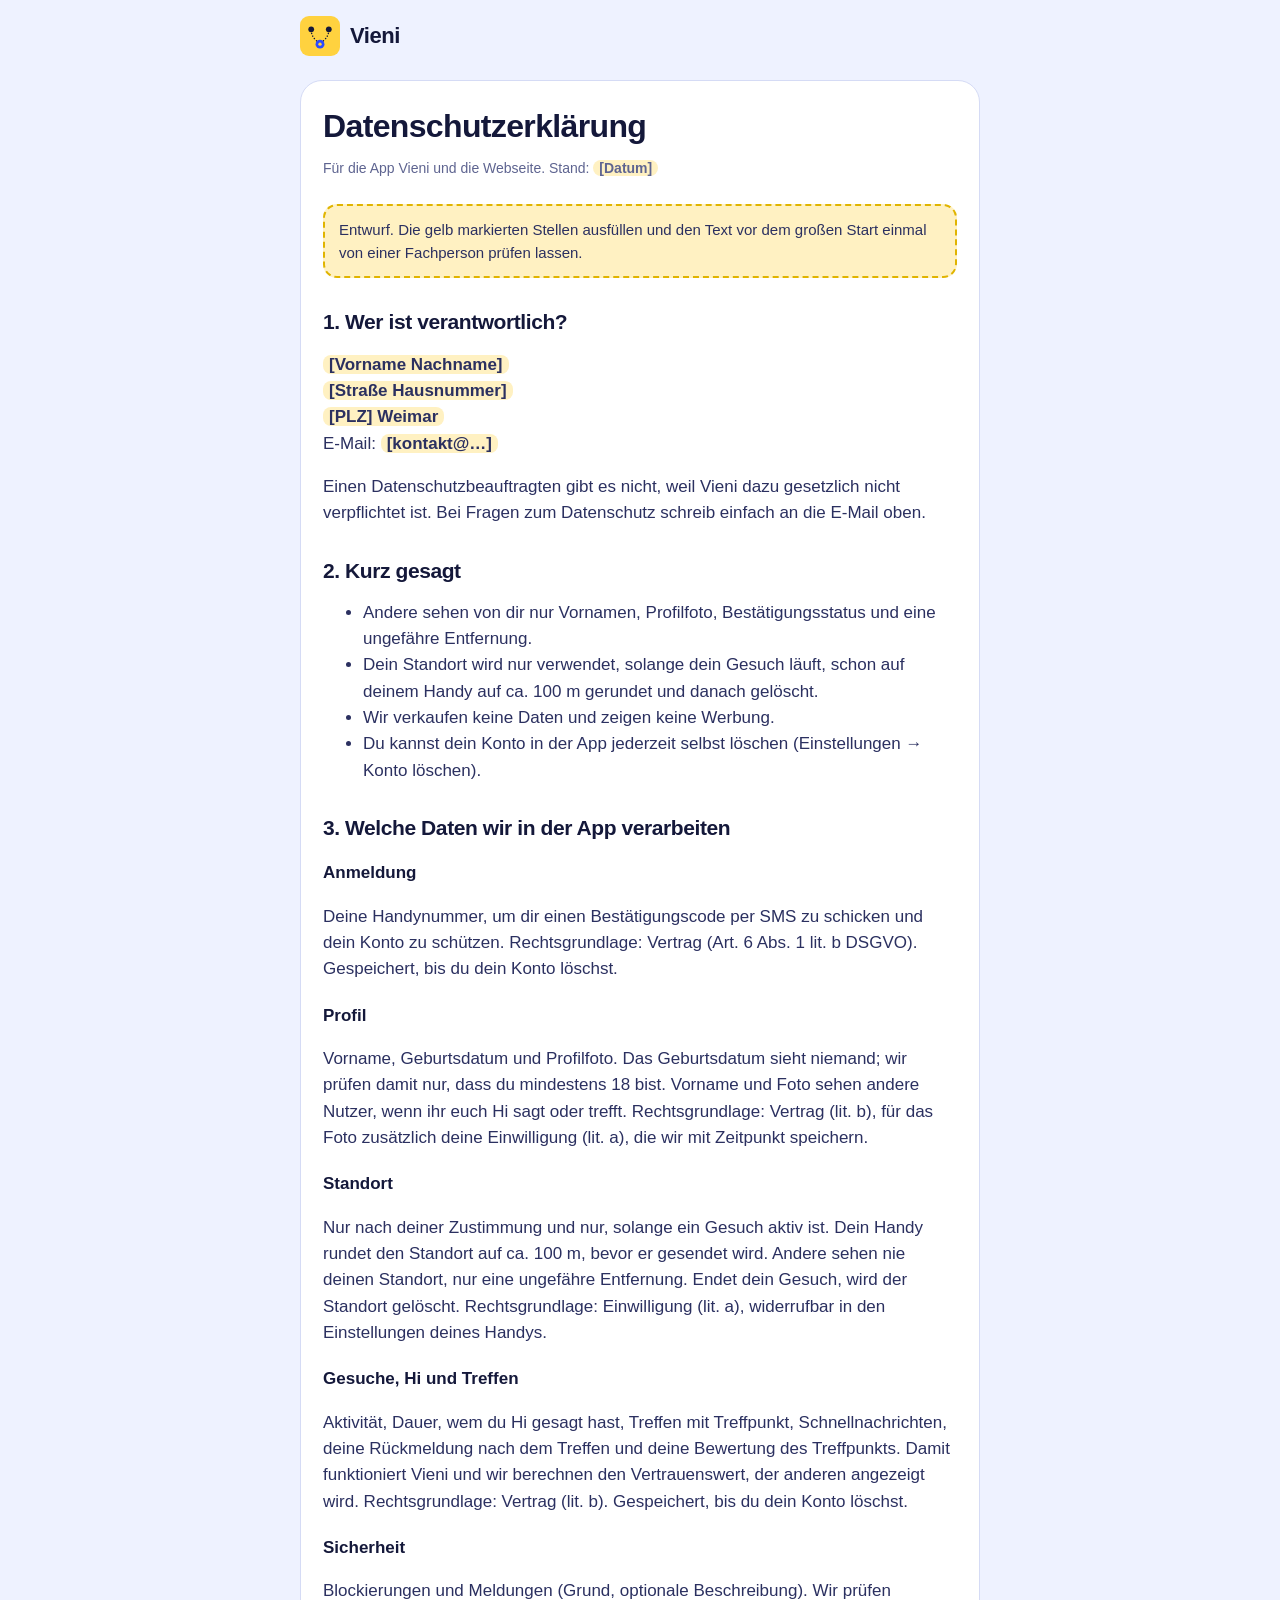
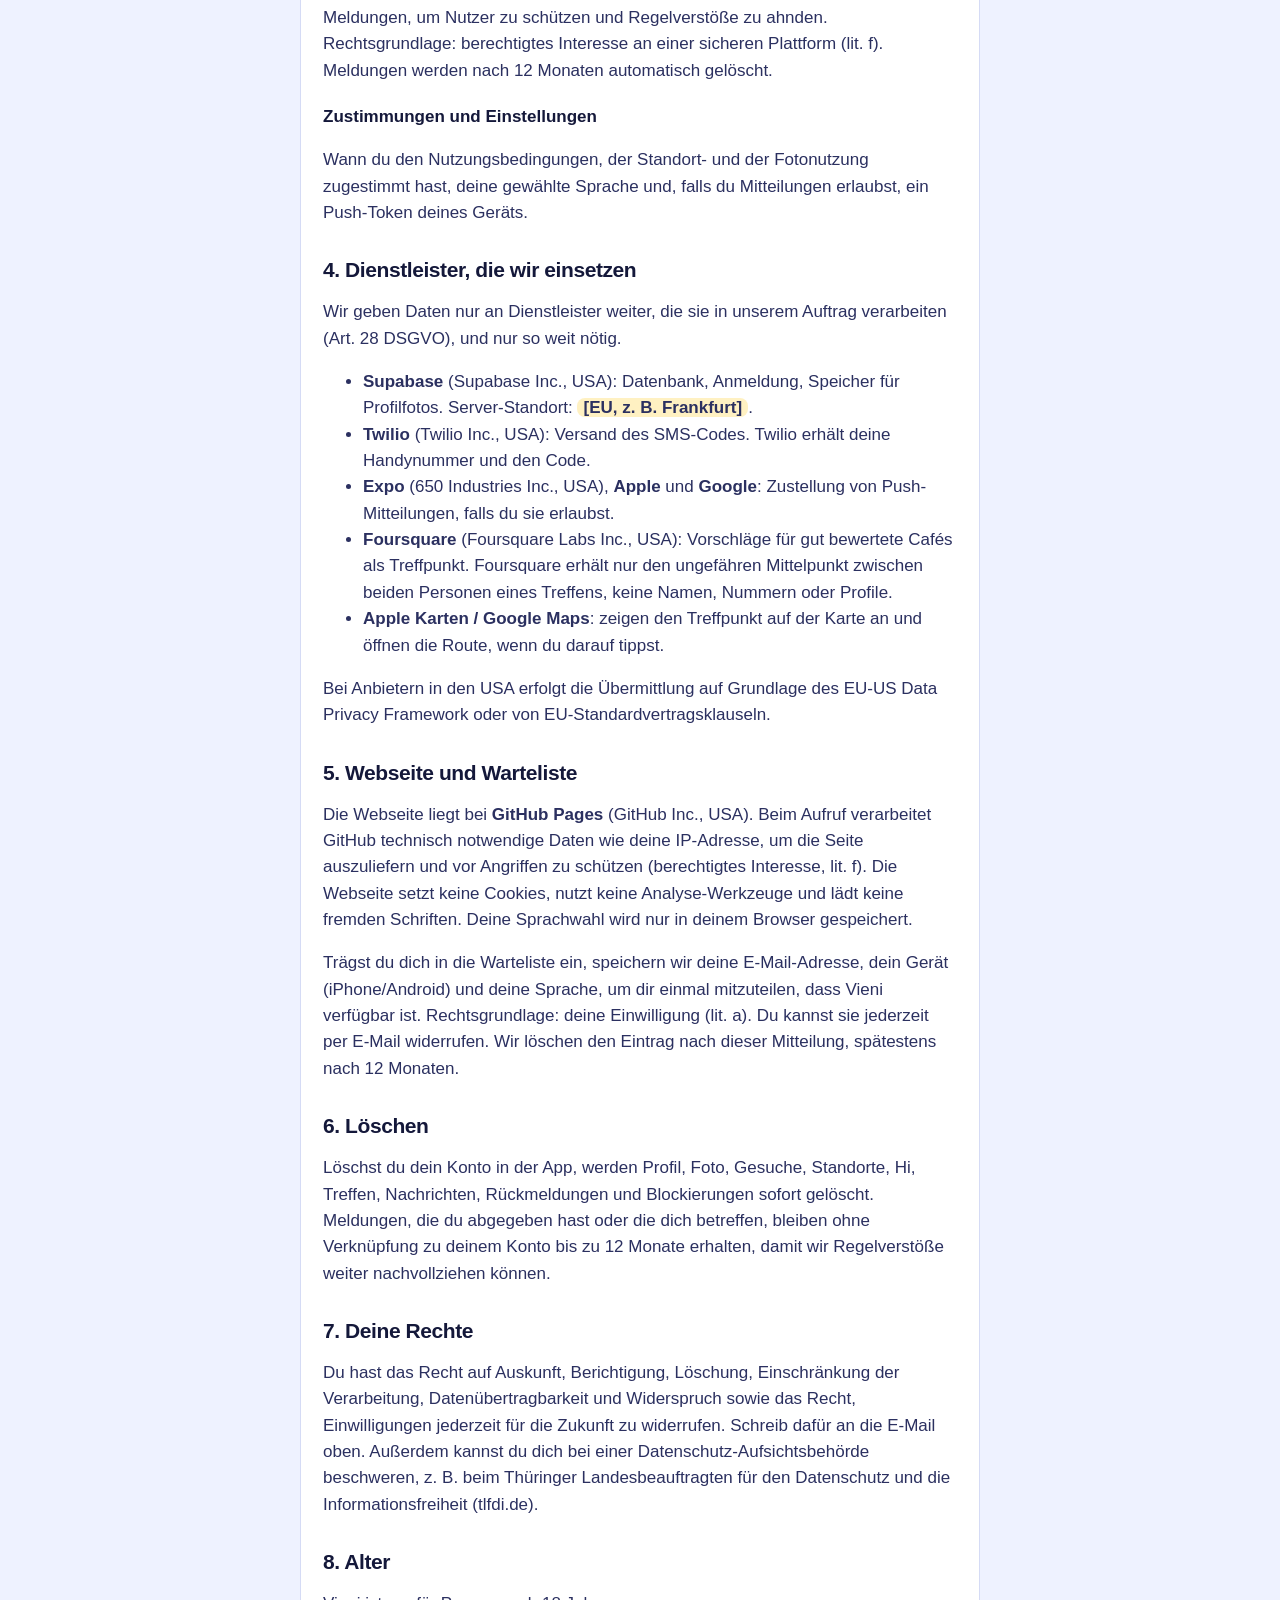
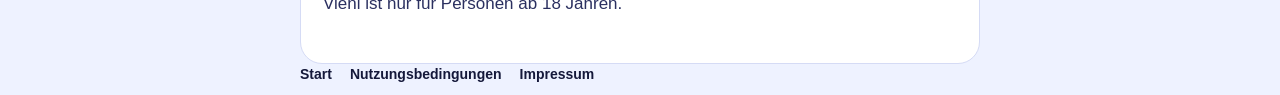
==== datenschutz.html @ 90385cee "Add files via upload" ====
<!doctype html>
<html lang="de">
<head>
  <meta charset="utf-8">
  <meta name="viewport" content="width=device-width, initial-scale=1">
  <title>Datenschutzerklärung – Vieni</title>
  <meta name="robots" content="noindex">
  <link rel="icon" href="favicon.png">
  <link rel="stylesheet" href="style.css">
</head>
<body>
  <main class="wrap">
    <div class="top"><a class="brand" href="./"><img src="icon.svg" alt="" width="40" height="40">Vieni</a></div>
    <article class="legal">
      <h1>Datenschutzerklärung</h1>
      <p class="meta">Für die App Vieni und die Webseite. Stand: <span class="todo">[Datum]</span></p>
      <p class="draft">Entwurf. Die gelb markierten Stellen ausfüllen und den Text vor dem großen Start einmal von einer Fachperson prüfen lassen.</p>

      <h2>1. Wer ist verantwortlich?</h2>
      <p><span class="todo">[Vorname Nachname]</span><br><span class="todo">[Straße Hausnummer]</span><br><span class="todo">[PLZ] Weimar</span><br>E-Mail: <span class="todo">[kontakt@…]</span></p>
      <p>Einen Datenschutzbeauftragten gibt es nicht, weil Vieni dazu gesetzlich nicht verpflichtet ist. Bei Fragen zum Datenschutz schreib einfach an die E-Mail oben.</p>

      <h2>2. Kurz gesagt</h2>
      <ul>
        <li>Andere sehen von dir nur Vornamen, Profilfoto, Bestätigungsstatus und eine ungefähre Entfernung.</li>
        <li>Dein Standort wird nur verwendet, solange dein Gesuch läuft, schon auf deinem Handy auf ca. 100 m gerundet und danach gelöscht.</li>
        <li>Wir verkaufen keine Daten und zeigen keine Werbung.</li>
        <li>Du kannst dein Konto in der App jederzeit selbst löschen (Einstellungen → Konto löschen).</li>
      </ul>

      <h2>3. Welche Daten wir in der App verarbeiten</h2>
      <h3>Anmeldung</h3>
      <p>Deine Handynummer, um dir einen Bestätigungscode per SMS zu schicken und dein Konto zu schützen. Rechtsgrundlage: Vertrag (Art. 6 Abs. 1 lit. b DSGVO). Gespeichert, bis du dein Konto löschst.</p>
      <h3>Profil</h3>
      <p>Vorname, Geburtsdatum und Profilfoto. Das Geburtsdatum sieht niemand; wir prüfen damit nur, dass du mindestens 18 bist. Vorname und Foto sehen andere Nutzer, wenn ihr euch Hi sagt oder trefft. Rechtsgrundlage: Vertrag (lit. b), für das Foto zusätzlich deine Einwilligung (lit. a), die wir mit Zeitpunkt speichern.</p>
      <h3>Standort</h3>
      <p>Nur nach deiner Zustimmung und nur, solange ein Gesuch aktiv ist. Dein Handy rundet den Standort auf ca. 100 m, bevor er gesendet wird. Andere sehen nie deinen Standort, nur eine ungefähre Entfernung. Endet dein Gesuch, wird der Standort gelöscht. Rechtsgrundlage: Einwilligung (lit. a), widerrufbar in den Einstellungen deines Handys.</p>
      <h3>Gesuche, Hi und Treffen</h3>
      <p>Aktivität, Dauer, wem du Hi gesagt hast, Treffen mit Treffpunkt, Schnellnachrichten, deine Rückmeldung nach dem Treffen und deine Bewertung des Treffpunkts. Damit funktioniert Vieni und wir berechnen den Vertrauenswert, der anderen angezeigt wird. Rechtsgrundlage: Vertrag (lit. b). Gespeichert, bis du dein Konto löschst.</p>
      <h3>Sicherheit</h3>
      <p>Blockierungen und Meldungen (Grund, optionale Beschreibung). Wir prüfen Meldungen, um Nutzer zu schützen und Regelverstöße zu ahnden. Rechtsgrundlage: berechtigtes Interesse an einer sicheren Plattform (lit. f). Meldungen werden nach 12 Monaten automatisch gelöscht.</p>
      <h3>Zustimmungen und Einstellungen</h3>
      <p>Wann du den Nutzungsbedingungen, der Standort- und der Fotonutzung zugestimmt hast, deine gewählte Sprache und, falls du Mitteilungen erlaubst, ein Push-Token deines Geräts.</p>

      <h2>4. Dienstleister, die wir einsetzen</h2>
      <p>Wir geben Daten nur an Dienstleister weiter, die sie in unserem Auftrag verarbeiten (Art. 28 DSGVO), und nur so weit nötig.</p>
      <ul>
        <li><strong>Supabase</strong> (Supabase Inc., USA): Datenbank, Anmeldung, Speicher für Profilfotos. Server-Standort: <span class="todo">[EU, z. B. Frankfurt]</span>.</li>
        <li><strong>Twilio</strong> (Twilio Inc., USA): Versand des SMS-Codes. Twilio erhält deine Handynummer und den Code.</li>
        <li><strong>Expo</strong> (650 Industries Inc., USA), <strong>Apple</strong> und <strong>Google</strong>: Zustellung von Push-Mitteilungen, falls du sie erlaubst.</li>
        <li><strong>Foursquare</strong> (Foursquare Labs Inc., USA): Vorschläge für gut bewertete Cafés als Treffpunkt. Foursquare erhält nur den ungefähren Mittelpunkt zwischen beiden Personen eines Treffens, keine Namen, Nummern oder Profile.</li>
        <li><strong>Apple Karten / Google Maps</strong>: zeigen den Treffpunkt auf der Karte an und öffnen die Route, wenn du darauf tippst.</li>
      </ul>
      <p>Bei Anbietern in den USA erfolgt die Übermittlung auf Grundlage des EU-US Data Privacy Framework oder von EU-Standardvertragsklauseln.</p>

      <h2 id="warteliste">5. Webseite und Warteliste</h2>
      <p>Die Webseite liegt bei <strong>GitHub Pages</strong> (GitHub Inc., USA). Beim Aufruf verarbeitet GitHub technisch notwendige Daten wie deine IP-Adresse, um die Seite auszuliefern und vor Angriffen zu schützen (berechtigtes Interesse, lit. f). Die Webseite setzt keine Cookies, nutzt keine Analyse-Werkzeuge und lädt keine fremden Schriften. Deine Sprachwahl wird nur in deinem Browser gespeichert.</p>
      <p>Trägst du dich in die Warteliste ein, speichern wir deine E-Mail-Adresse, dein Gerät (iPhone/Android) und deine Sprache, um dir einmal mitzuteilen, dass Vieni verfügbar ist. Rechtsgrundlage: deine Einwilligung (lit. a). Du kannst sie jederzeit per E-Mail widerrufen. Wir löschen den Eintrag nach dieser Mitteilung, spätestens nach 12 Monaten.</p>

      <h2>6. Löschen</h2>
      <p>Löschst du dein Konto in der App, werden Profil, Foto, Gesuche, Standorte, Hi, Treffen, Nachrichten, Rückmeldungen und Blockierungen sofort gelöscht. Meldungen, die du abgegeben hast oder die dich betreffen, bleiben ohne Verknüpfung zu deinem Konto bis zu 12 Monate erhalten, damit wir Regelverstöße weiter nachvollziehen können.</p>

      <h2>7. Deine Rechte</h2>
      <p>Du hast das Recht auf Auskunft, Berichtigung, Löschung, Einschränkung der Verarbeitung, Datenübertragbarkeit und Widerspruch sowie das Recht, Einwilligungen jederzeit für die Zukunft zu widerrufen. Schreib dafür an die E-Mail oben. Außerdem kannst du dich bei einer Datenschutz-Aufsichtsbehörde beschweren, z. B. beim Thüringer Landesbeauftragten für den Datenschutz und die Informationsfreiheit (tlfdi.de).</p>

      <h2>8. Alter</h2>
      <p>Vieni ist nur für Personen ab 18 Jahren.</p>
    </article>
  </main>
  <footer class="wrap"><nav><a href="./">Start</a><a href="nutzungsbedingungen.html">Nutzungsbedingungen</a><a href="impressum.html">Impressum</a></nav></footer>
</body>
</html>
---- style.css ----
/* Vieni Webseite. Keine externen Schriften oder Skripte (Datenschutz: keine Daten an Dritte). */
:root {
  --blue: #2b4bff;
  --blue-dark: #1a35d6;
  --blue-soft: #e3e8ff;
  --yellow: #ffd23f;
  --yellow-soft: #fff1c2;
  --navy: #14183a;
  --soft: #5e6490;
  --bg: #eef2ff;
  --card: #ffffff;
  --border: #d5dbf5;
  --radius: 22px;
  color-scheme: light;
}

* { box-sizing: border-box; }

html { -webkit-text-size-adjust: 100%; }

body {
  margin: 0;
  background: var(--bg);
  color: var(--navy);
  font: 17px/1.55 -apple-system, BlinkMacSystemFont, "Segoe UI", Roboto, "Helvetica Neue", Arial, sans-serif;
}

a { color: var(--blue); }

.wrap { max-width: 720px; margin: 0 auto; padding: 0 20px; }

/* ---------- Kopf ---------- */
.top {
  display: flex;
  align-items: center;
  justify-content: space-between;
  gap: 12px;
  padding: 16px 0;
}
.brand { display: flex; align-items: center; gap: 10px; color: var(--navy); text-decoration: none; font-weight: 800; font-size: 22px; letter-spacing: -0.02em; }
.brand img { width: 40px; height: 40px; }
.langs { display: flex; gap: 4px; }
.langs button {
  border: 0; background: transparent; color: var(--soft); font: inherit; font-size: 14px; font-weight: 700;
  padding: 6px 10px; border-radius: 999px; cursor: pointer;
}
.langs button[aria-pressed="true"] { background: var(--navy); color: #fff; }

/* ---------- Startbereich ---------- */
.hero {
  background: var(--yellow);
  border-radius: 0 0 36px 36px;
  padding-bottom: 40px;
  overflow: hidden;
}
.hero h1 {
  font-size: clamp(38px, 10vw, 64px);
  line-height: 1.02;
  letter-spacing: -0.035em;
  margin: 28px 0 16px;
  font-weight: 850;
}
.hero h1 em { font-style: normal; color: var(--blue); }
.hero .lead { font-size: 19px; max-width: 30em; margin: 0 0 28px; }
.hero-art { display: block; width: min(200px, 50vw); margin: 8px auto 0; }

/* ---------- Knöpfe ---------- */
.downloads { display: grid; gap: 12px; }
.btn {
  display: flex; align-items: center; justify-content: center; gap: 10px;
  min-height: 60px; padding: 14px 22px; border-radius: 18px;
  font: inherit; font-weight: 800; font-size: 18px; text-decoration: none; text-align: center;
  border: 0; cursor: pointer;
}
.btn-primary { background: var(--blue); color: #fff; box-shadow: 0 6px 0 var(--blue-dark); }
.btn-primary:active { transform: translateY(3px); box-shadow: 0 3px 0 var(--blue-dark); }
.btn-dark { background: var(--navy); color: #fff; }
.btn-light { background: rgba(255, 255, 255, 0.75); color: var(--navy); }
.btn small { display: block; font-weight: 600; font-size: 13px; opacity: 0.8; }
.btn svg { flex: none; width: 24px; height: 24px; }
.note { font-size: 14px; color: var(--navy); opacity: 0.75; margin: 4px 2px 0; }

/* ---------- Abschnitte ---------- */
section { padding: 44px 0 8px; }
h2 { font-size: 28px; line-height: 1.15; letter-spacing: -0.02em; margin: 0 0 18px; }
h3 { font-size: 19px; margin: 0 0 6px; }

.steps { display: grid; gap: 12px; counter-reset: step; padding: 0; margin: 0; list-style: none; }
.steps li {
  background: var(--card); border-radius: var(--radius); padding: 18px 20px 18px 70px; position: relative;
  border: 1px solid var(--border);
}
.steps li::before {
  counter-increment: step; content: counter(step);
  position: absolute; left: 18px; top: 18px; width: 36px; height: 36px; border-radius: 50%;
  background: var(--yellow); color: var(--navy); font-weight: 850; display: grid; place-items: center;
}
.steps p, .card p { margin: 0; color: var(--soft); }

.cards { display: grid; gap: 12px; }
@media (min-width: 640px) { .cards { grid-template-columns: 1fr 1fr; } }
.card { background: var(--card); border-radius: var(--radius); padding: 20px; border: 1px solid var(--border); }
.card .emoji { font-size: 28px; line-height: 1; display: block; margin-bottom: 10px; }

/* ---------- Anleitung / Warteliste ---------- */
details {
  background: var(--card); border-radius: var(--radius); border: 1px solid var(--border); padding: 4px 20px; margin-bottom: 12px;
}
summary { cursor: pointer; font-weight: 800; padding: 14px 0; list-style-position: outside; }
details ol { padding-left: 22px; margin: 0 0 16px; }
details li { margin-bottom: 6px; }

.waitlist { background: var(--navy); color: #fff; border-radius: var(--radius); padding: 24px 20px; }
.waitlist h2 { color: #fff; margin-bottom: 8px; }
.waitlist p { color: #c9cff3; margin: 0 0 16px; }
.waitlist form { display: grid; gap: 10px; }
.waitlist input[type="email"] {
  font: inherit; padding: 16px 18px; border-radius: 16px; border: 0; min-height: 56px; width: 100%;
}
.waitlist label.consent { display: flex; gap: 10px; align-items: flex-start; font-size: 14px; color: #c9cff3; }
.waitlist label.consent input { margin-top: 4px; width: 18px; height: 18px; flex: none; }
.waitlist label.consent a { color: #fff; }
.waitlist .btn-primary { box-shadow: none; }
.msg { min-height: 1.4em; font-weight: 700; margin: 2px 0 0; }
.msg.ok { color: var(--yellow); }
.msg.err { color: #ffb4b4; }

/* ---------- Fuß ---------- */
footer { padding: 48px 0 40px; color: var(--soft); font-size: 14px; }
footer nav { display: flex; flex-wrap: wrap; gap: 8px 18px; margin-bottom: 10px; }
footer a { color: var(--navy); font-weight: 700; text-decoration: none; }

/* ---------- Rechtstexte ---------- */
.legal { background: var(--card); border-radius: var(--radius); padding: 28px 22px; margin: 8px 0 0; border: 1px solid var(--border); }
.legal h1 { font-size: 32px; letter-spacing: -0.02em; line-height: 1.1; margin: 0 0 8px; }
.legal h2 { font-size: 21px; margin: 32px 0 8px; }
.legal h3 { font-size: 17px; margin: 20px 0 4px; }
.legal p, .legal li { color: #2b3060; }
.legal .meta { color: var(--soft); font-size: 14px; margin-bottom: 24px; }
.todo { background: var(--yellow-soft); border-radius: 8px; padding: 0 6px; font-weight: 700; }
.draft { background: var(--yellow-soft); border: 2px dashed #e0b400; border-radius: 14px; padding: 12px 14px; font-size: 15px; }

.sr-only { position: absolute; width: 1px; height: 1px; overflow: hidden; clip: rect(0 0 0 0); white-space: nowrap; }
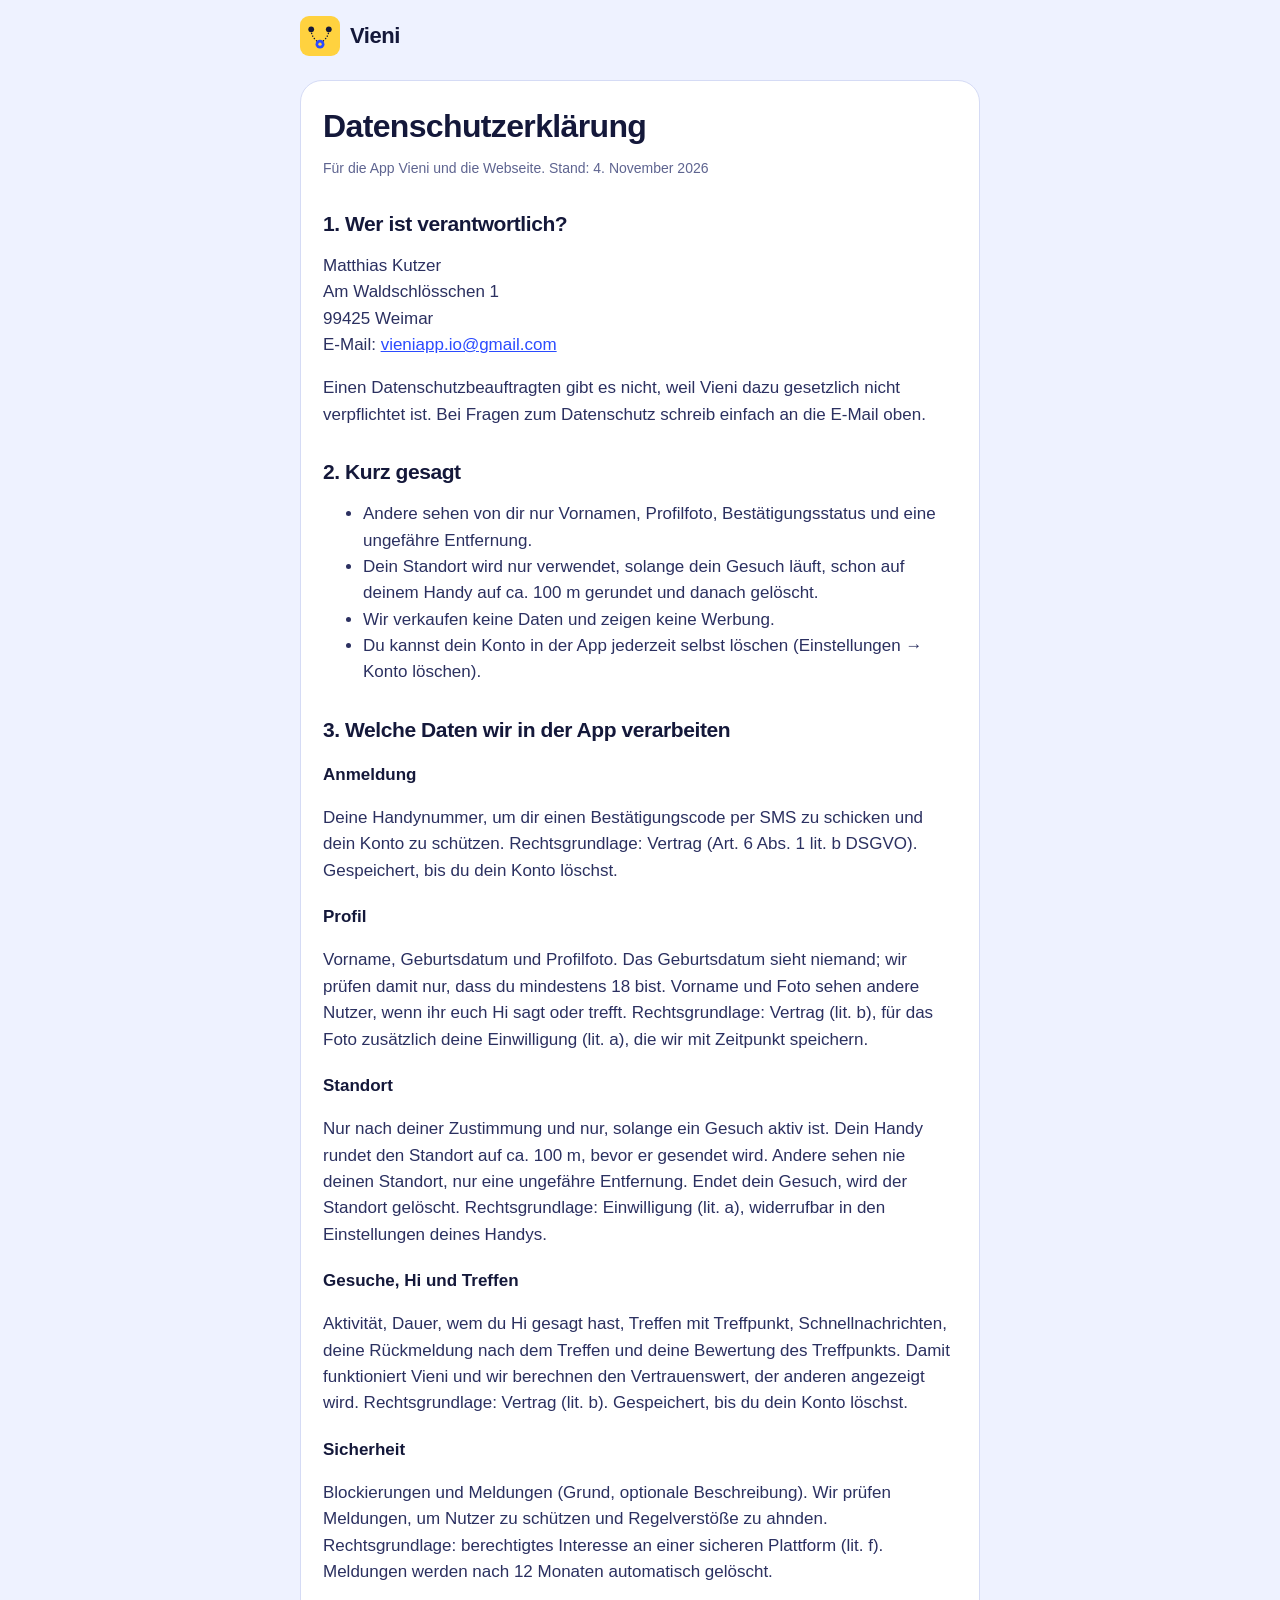
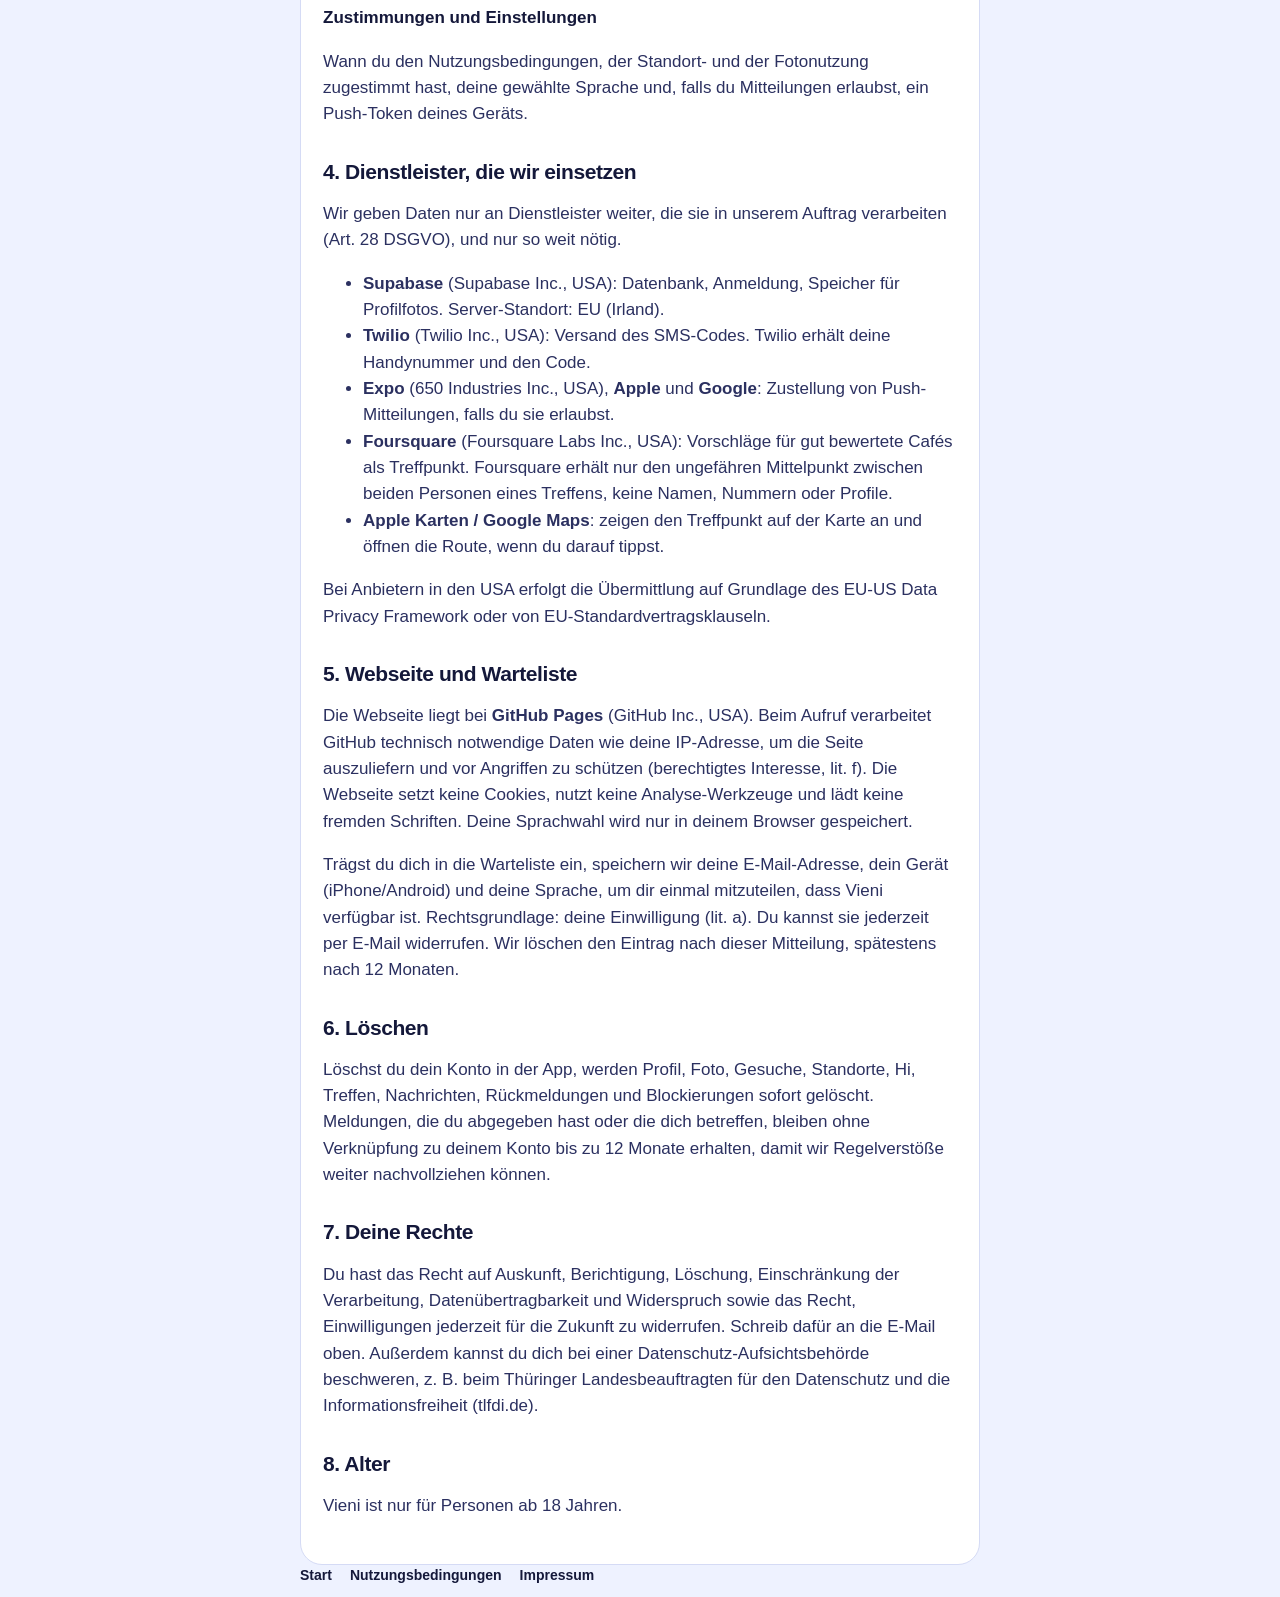
==== commit ba73bcba: "Add files via upload" ====
--- a/datenschutz.html
+++ b/datenschutz.html
@@ -13,11 +13,10 @@
     <div class="top"><a class="brand" href="./"><img src="icon.svg" alt="" width="40" height="40">Vieni</a></div>
     <article class="legal">
       <h1>Datenschutzerklärung</h1>
-      <p class="meta">Für die App Vieni und die Webseite. Stand: <span class="todo">[Datum]</span></p>
-      <p class="draft">Entwurf. Die gelb markierten Stellen ausfüllen und den Text vor dem großen Start einmal von einer Fachperson prüfen lassen.</p>
+      <p class="meta">Für die App Vieni und die Webseite. Stand: 4. November 2026</p>
 
       <h2>1. Wer ist verantwortlich?</h2>
-      <p><span class="todo">[Vorname Nachname]</span><br><span class="todo">[Straße Hausnummer]</span><br><span class="todo">[PLZ] Weimar</span><br>E-Mail: <span class="todo">[kontakt@…]</span></p>
+      <p>Matthias Kutzer<br>Am Waldschlösschen 1<br>99425 Weimar<br>E-Mail: <a href="mailto:vieniapp.io@gmail.com">vieniapp.io@gmail.com</a></p>
       <p>Einen Datenschutzbeauftragten gibt es nicht, weil Vieni dazu gesetzlich nicht verpflichtet ist. Bei Fragen zum Datenschutz schreib einfach an die E-Mail oben.</p>
 
       <h2>2. Kurz gesagt</h2>
@@ -45,7 +44,7 @@
       <h2>4. Dienstleister, die wir einsetzen</h2>
       <p>Wir geben Daten nur an Dienstleister weiter, die sie in unserem Auftrag verarbeiten (Art. 28 DSGVO), und nur so weit nötig.</p>
       <ul>
-        <li><strong>Supabase</strong> (Supabase Inc., USA): Datenbank, Anmeldung, Speicher für Profilfotos. Server-Standort: <span class="todo">[EU, z. B. Frankfurt]</span>.</li>
+        <li><strong>Supabase</strong> (Supabase Inc., USA): Datenbank, Anmeldung, Speicher für Profilfotos. Server-Standort: EU (Irland).</li>
         <li><strong>Twilio</strong> (Twilio Inc., USA): Versand des SMS-Codes. Twilio erhält deine Handynummer und den Code.</li>
         <li><strong>Expo</strong> (650 Industries Inc., USA), <strong>Apple</strong> und <strong>Google</strong>: Zustellung von Push-Mitteilungen, falls du sie erlaubst.</li>
         <li><strong>Foursquare</strong> (Foursquare Labs Inc., USA): Vorschläge für gut bewertete Cafés als Treffpunkt. Foursquare erhält nur den ungefähren Mittelpunkt zwischen beiden Personen eines Treffens, keine Namen, Nummern oder Profile.</li>
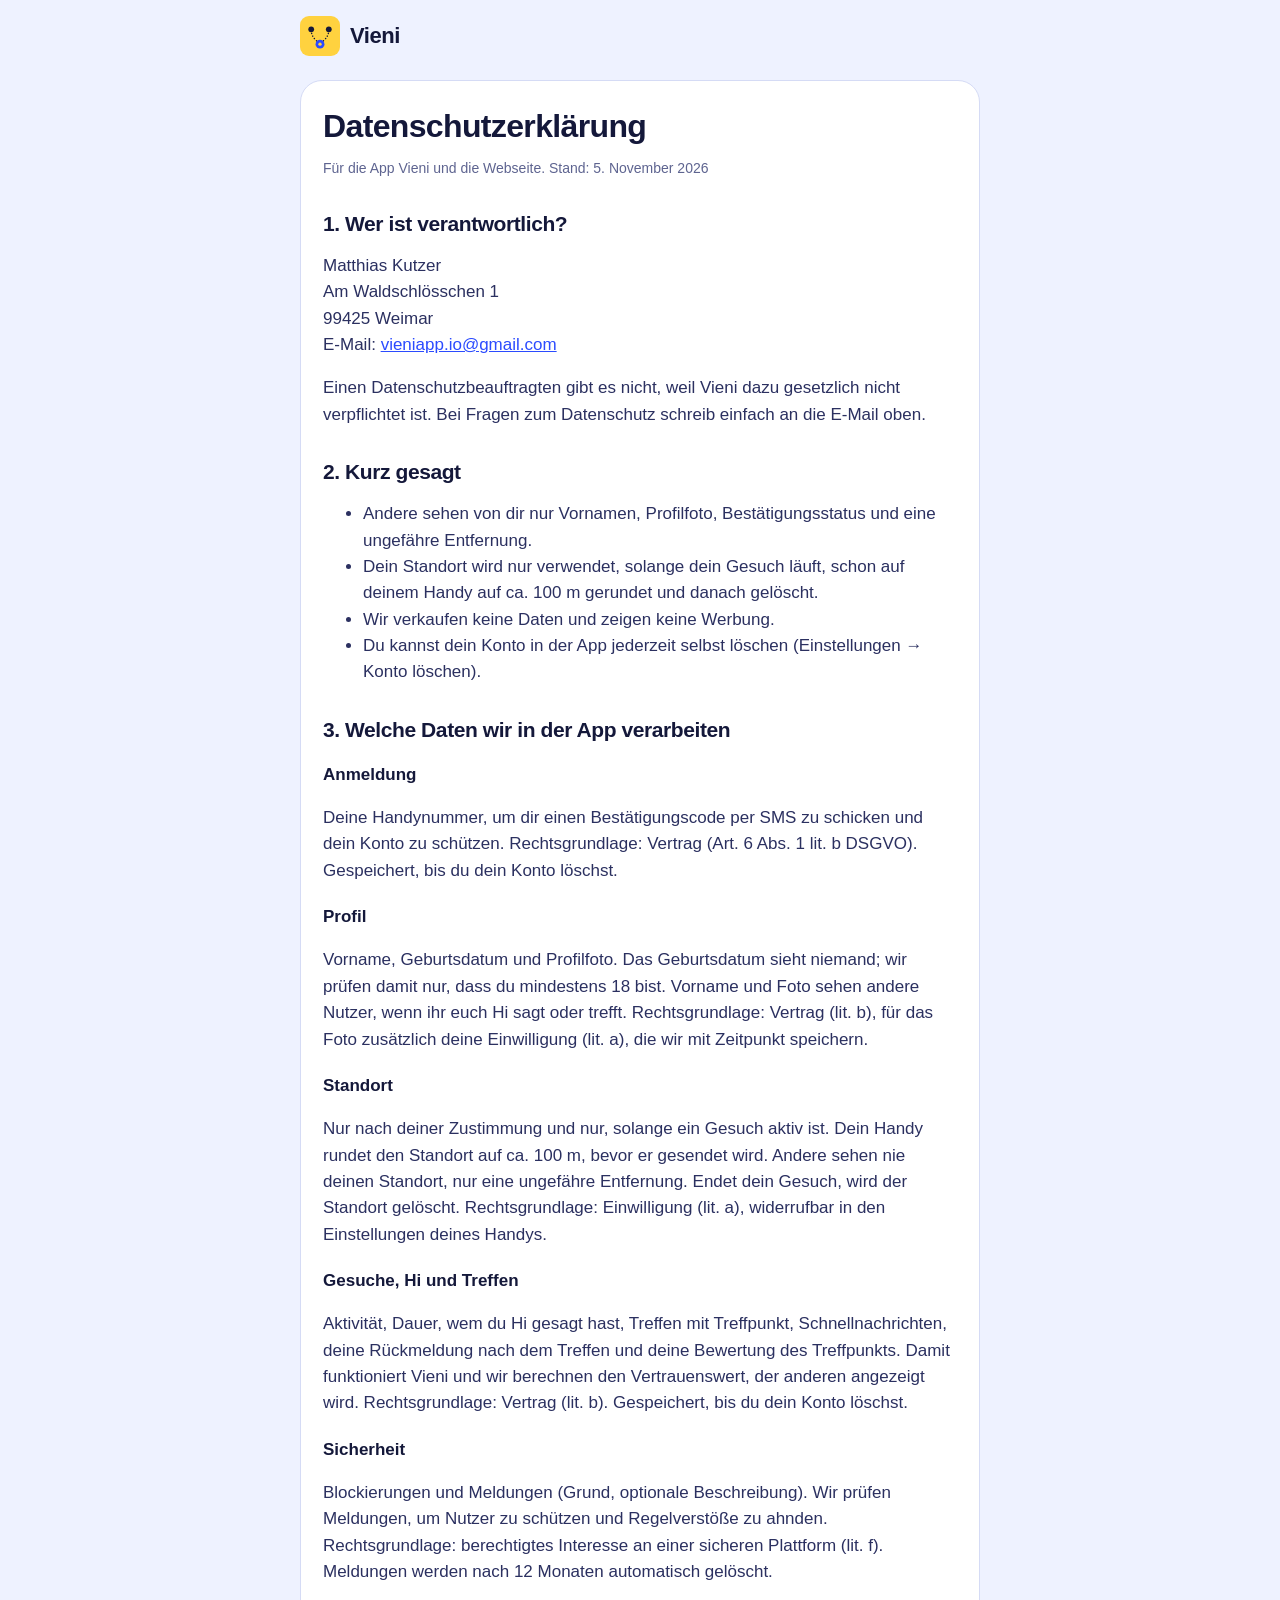
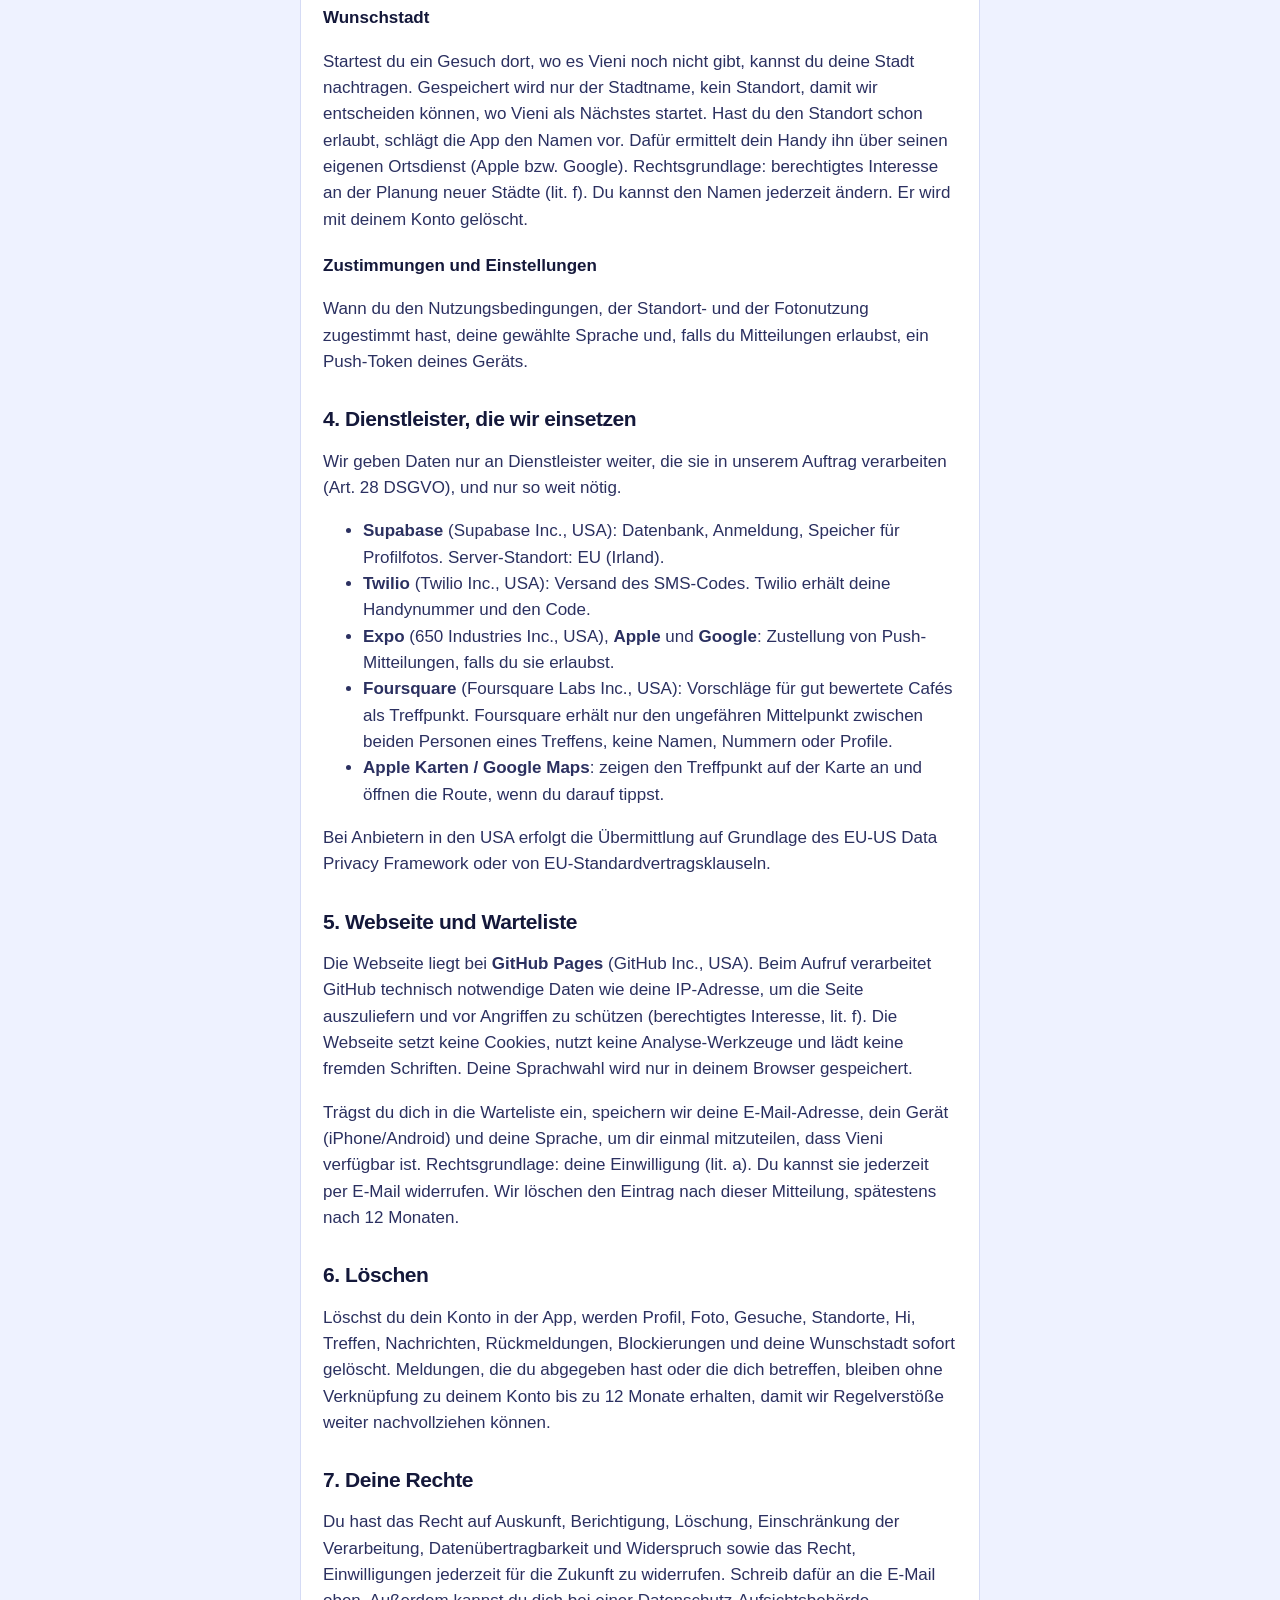
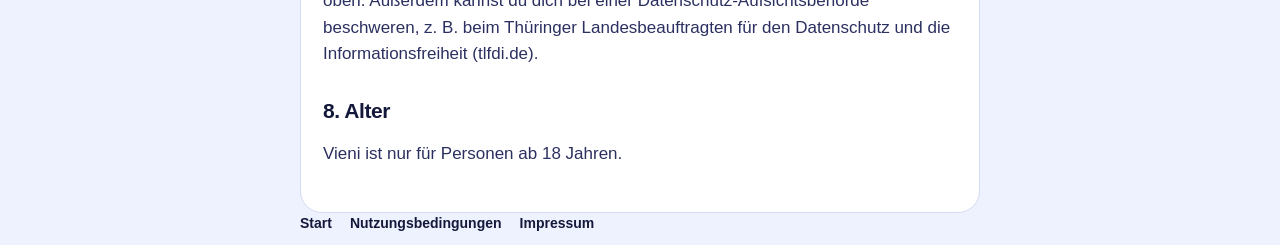
==== commit 01129b71: "Datenschutz: Wunschstadt ergänzt Co-Authored-By: Claude Opus 5.5 <noreply@anthropic.com> Claude-Sess" ====
--- a/datenschutz.html
+++ b/datenschutz.html
@@ -13,7 +13,7 @@
     <div class="top"><a class="brand" href="./"><img src="icon.svg" alt="" width="40" height="40">Vieni</a></div>
     <article class="legal">
       <h1>Datenschutzerklärung</h1>
-      <p class="meta">Für die App Vieni und die Webseite. Stand: 4. November 2026</p>
+      <p class="meta">Für die App Vieni und die Webseite. Stand: 5. November 2026</p>
 
       <h2>1. Wer ist verantwortlich?</h2>
       <p>Matthias Kutzer<br>Am Waldschlösschen 1<br>99425 Weimar<br>E-Mail: <a href="mailto:vieniapp.io@gmail.com">vieniapp.io@gmail.com</a></p>
@@ -38,6 +38,8 @@
       <p>Aktivität, Dauer, wem du Hi gesagt hast, Treffen mit Treffpunkt, Schnellnachrichten, deine Rückmeldung nach dem Treffen und deine Bewertung des Treffpunkts. Damit funktioniert Vieni und wir berechnen den Vertrauenswert, der anderen angezeigt wird. Rechtsgrundlage: Vertrag (lit. b). Gespeichert, bis du dein Konto löschst.</p>
       <h3>Sicherheit</h3>
       <p>Blockierungen und Meldungen (Grund, optionale Beschreibung). Wir prüfen Meldungen, um Nutzer zu schützen und Regelverstöße zu ahnden. Rechtsgrundlage: berechtigtes Interesse an einer sicheren Plattform (lit. f). Meldungen werden nach 12 Monaten automatisch gelöscht.</p>
+      <h3>Wunschstadt</h3>
+      <p>Startest du ein Gesuch dort, wo es Vieni noch nicht gibt, kannst du deine Stadt nachtragen. Gespeichert wird nur der Stadtname, kein Standort, damit wir entscheiden können, wo Vieni als Nächstes startet. Hast du den Standort schon erlaubt, schlägt die App den Namen vor. Dafür ermittelt dein Handy ihn über seinen eigenen Ortsdienst (Apple bzw. Google). Rechtsgrundlage: berechtigtes Interesse an der Planung neuer Städte (lit. f). Du kannst den Namen jederzeit ändern. Er wird mit deinem Konto gelöscht.</p>
       <h3>Zustimmungen und Einstellungen</h3>
       <p>Wann du den Nutzungsbedingungen, der Standort- und der Fotonutzung zugestimmt hast, deine gewählte Sprache und, falls du Mitteilungen erlaubst, ein Push-Token deines Geräts.</p>
 
@@ -57,7 +59,7 @@
       <p>Trägst du dich in die Warteliste ein, speichern wir deine E-Mail-Adresse, dein Gerät (iPhone/Android) und deine Sprache, um dir einmal mitzuteilen, dass Vieni verfügbar ist. Rechtsgrundlage: deine Einwilligung (lit. a). Du kannst sie jederzeit per E-Mail widerrufen. Wir löschen den Eintrag nach dieser Mitteilung, spätestens nach 12 Monaten.</p>
 
       <h2>6. Löschen</h2>
-      <p>Löschst du dein Konto in der App, werden Profil, Foto, Gesuche, Standorte, Hi, Treffen, Nachrichten, Rückmeldungen und Blockierungen sofort gelöscht. Meldungen, die du abgegeben hast oder die dich betreffen, bleiben ohne Verknüpfung zu deinem Konto bis zu 12 Monate erhalten, damit wir Regelverstöße weiter nachvollziehen können.</p>
+      <p>Löschst du dein Konto in der App, werden Profil, Foto, Gesuche, Standorte, Hi, Treffen, Nachrichten, Rückmeldungen, Blockierungen und deine Wunschstadt sofort gelöscht. Meldungen, die du abgegeben hast oder die dich betreffen, bleiben ohne Verknüpfung zu deinem Konto bis zu 12 Monate erhalten, damit wir Regelverstöße weiter nachvollziehen können.</p>
 
       <h2>7. Deine Rechte</h2>
       <p>Du hast das Recht auf Auskunft, Berichtigung, Löschung, Einschränkung der Verarbeitung, Datenübertragbarkeit und Widerspruch sowie das Recht, Einwilligungen jederzeit für die Zukunft zu widerrufen. Schreib dafür an die E-Mail oben. Außerdem kannst du dich bei einer Datenschutz-Aufsichtsbehörde beschweren, z. B. beim Thüringer Landesbeauftragten für den Datenschutz und die Informationsfreiheit (tlfdi.de).</p>
--- a/style.css
+++ b/style.css
@@ -125,7 +125,21 @@
 .msg.ok { color: var(--yellow); }
 .msg.err { color: #ffb4b4; }
 
+/* ---------- Screenshots ---------- */
+.screens { display: flex; gap: 14px; overflow-x: auto; scroll-snap-type: x mandatory; padding: 4px 2px 12px; margin: 0 -20px; padding-inline: 20px; }
+.phone { flex: 0 0 min(62vw, 220px); margin: 0; scroll-snap-align: center; border-radius: 28px; overflow: hidden; border: 6px solid var(--navy); background: var(--navy); }
+.phone img { display: block; width: 100%; height: auto; }
+
+/* ---------- Partner ---------- */
+.partner { background: var(--yellow-soft); border: 1px solid #f0d77a; border-radius: var(--radius); padding: 24px 20px; }
+.partner .emoji { font-size: 30px; line-height: 1; display: block; margin-bottom: 10px; }
+.partner h2 { margin-bottom: 8px; }
+.partner p { margin: 0 0 16px; color: #3a3f66; }
+.partner .btn { display: inline-flex; min-height: 52px; font-size: 17px; }
+
 /* ---------- Fuß ---------- */
+.about { margin: 0 0 18px; color: var(--soft); }
+.about a { color: var(--blue); font-weight: 700; }
 footer { padding: 48px 0 40px; color: var(--soft); font-size: 14px; }
 footer nav { display: flex; flex-wrap: wrap; gap: 8px 18px; margin-bottom: 10px; }
 footer a { color: var(--navy); font-weight: 700; text-decoration: none; }
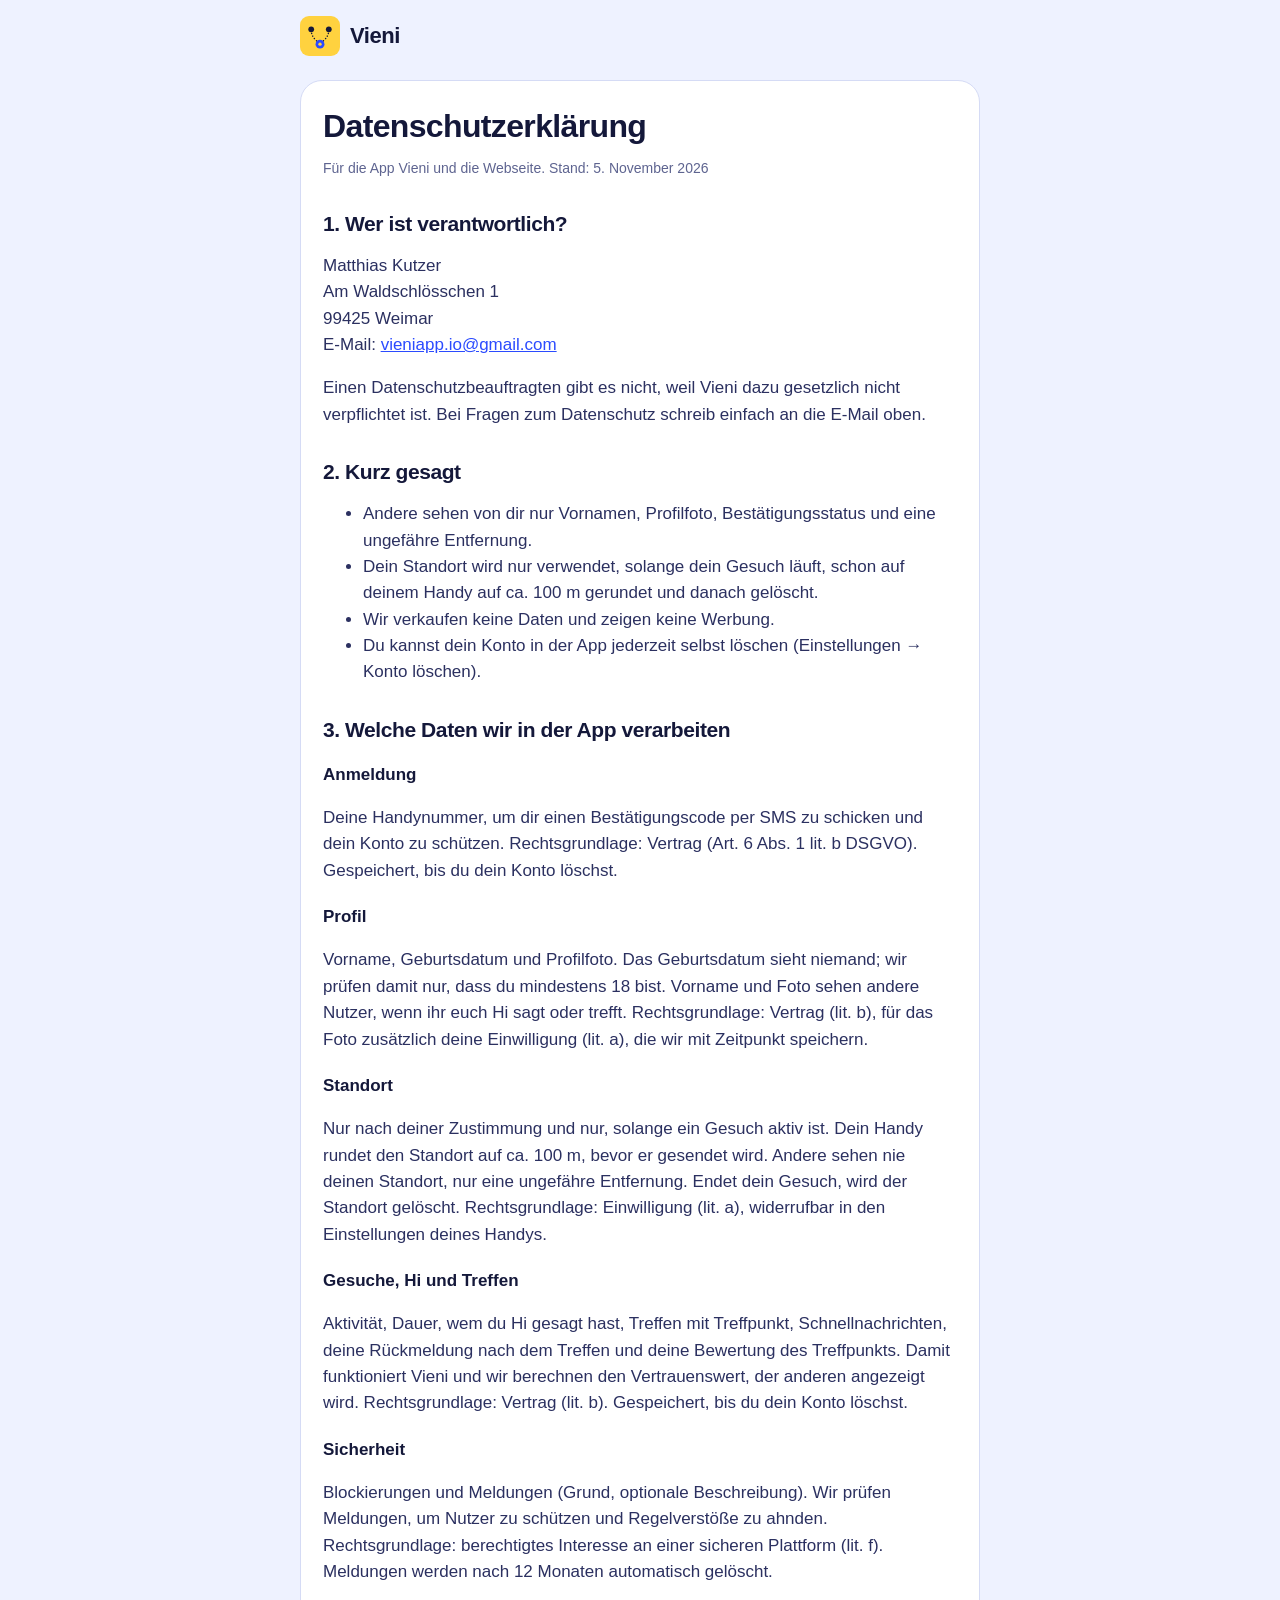
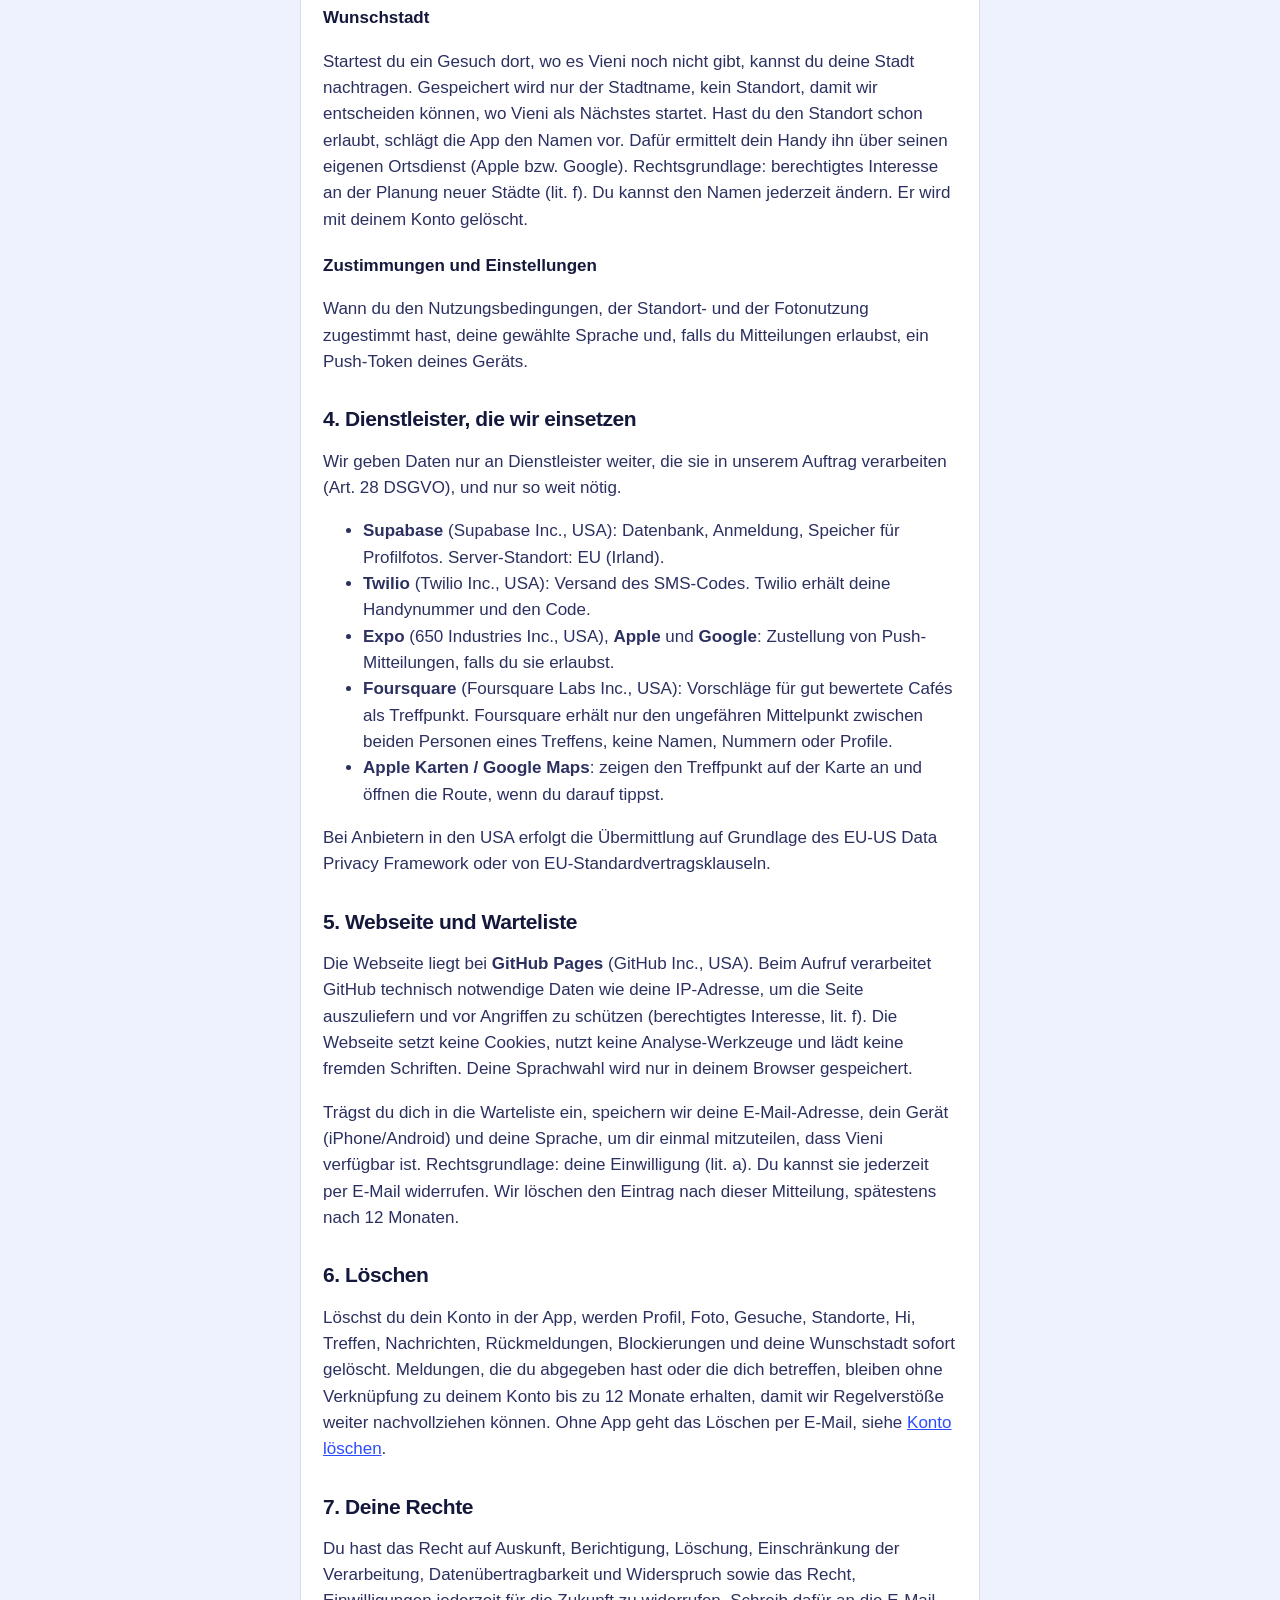
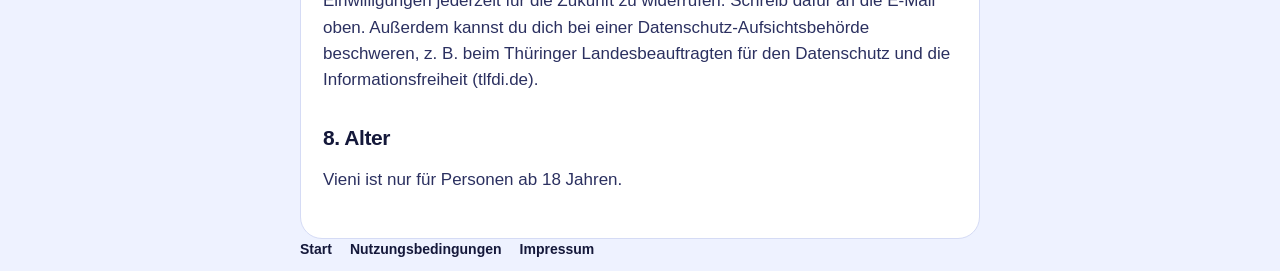
==== commit 2171ae84: "Webseite: Seite zum Löschen des Kontos (Pflicht für Google Play) Co-Authored-By: Claude Opus 5.5 <no" ====
--- a/datenschutz.html
+++ b/datenschutz.html
@@ -59,7 +59,7 @@
       <p>Trägst du dich in die Warteliste ein, speichern wir deine E-Mail-Adresse, dein Gerät (iPhone/Android) und deine Sprache, um dir einmal mitzuteilen, dass Vieni verfügbar ist. Rechtsgrundlage: deine Einwilligung (lit. a). Du kannst sie jederzeit per E-Mail widerrufen. Wir löschen den Eintrag nach dieser Mitteilung, spätestens nach 12 Monaten.</p>
 
       <h2>6. Löschen</h2>
-      <p>Löschst du dein Konto in der App, werden Profil, Foto, Gesuche, Standorte, Hi, Treffen, Nachrichten, Rückmeldungen, Blockierungen und deine Wunschstadt sofort gelöscht. Meldungen, die du abgegeben hast oder die dich betreffen, bleiben ohne Verknüpfung zu deinem Konto bis zu 12 Monate erhalten, damit wir Regelverstöße weiter nachvollziehen können.</p>
+      <p>Löschst du dein Konto in der App, werden Profil, Foto, Gesuche, Standorte, Hi, Treffen, Nachrichten, Rückmeldungen, Blockierungen und deine Wunschstadt sofort gelöscht. Meldungen, die du abgegeben hast oder die dich betreffen, bleiben ohne Verknüpfung zu deinem Konto bis zu 12 Monate erhalten, damit wir Regelverstöße weiter nachvollziehen können. Ohne App geht das Löschen per E-Mail, siehe <a href="konto-loeschen.html">Konto löschen</a>.</p>
 
       <h2>7. Deine Rechte</h2>
       <p>Du hast das Recht auf Auskunft, Berichtigung, Löschung, Einschränkung der Verarbeitung, Datenübertragbarkeit und Widerspruch sowie das Recht, Einwilligungen jederzeit für die Zukunft zu widerrufen. Schreib dafür an die E-Mail oben. Außerdem kannst du dich bei einer Datenschutz-Aufsichtsbehörde beschweren, z. B. beim Thüringer Landesbeauftragten für den Datenschutz und die Informationsfreiheit (tlfdi.de).</p>
--- a/style.css
+++ b/style.css
@@ -138,8 +138,6 @@
 .partner .btn { display: inline-flex; min-height: 52px; font-size: 17px; }
 
 /* ---------- Fuß ---------- */
-.about { margin: 0 0 18px; color: var(--soft); }
-.about a { color: var(--blue); font-weight: 700; }
 footer { padding: 48px 0 40px; color: var(--soft); font-size: 14px; }
 footer nav { display: flex; flex-wrap: wrap; gap: 8px 18px; margin-bottom: 10px; }
 footer a { color: var(--navy); font-weight: 700; text-decoration: none; }
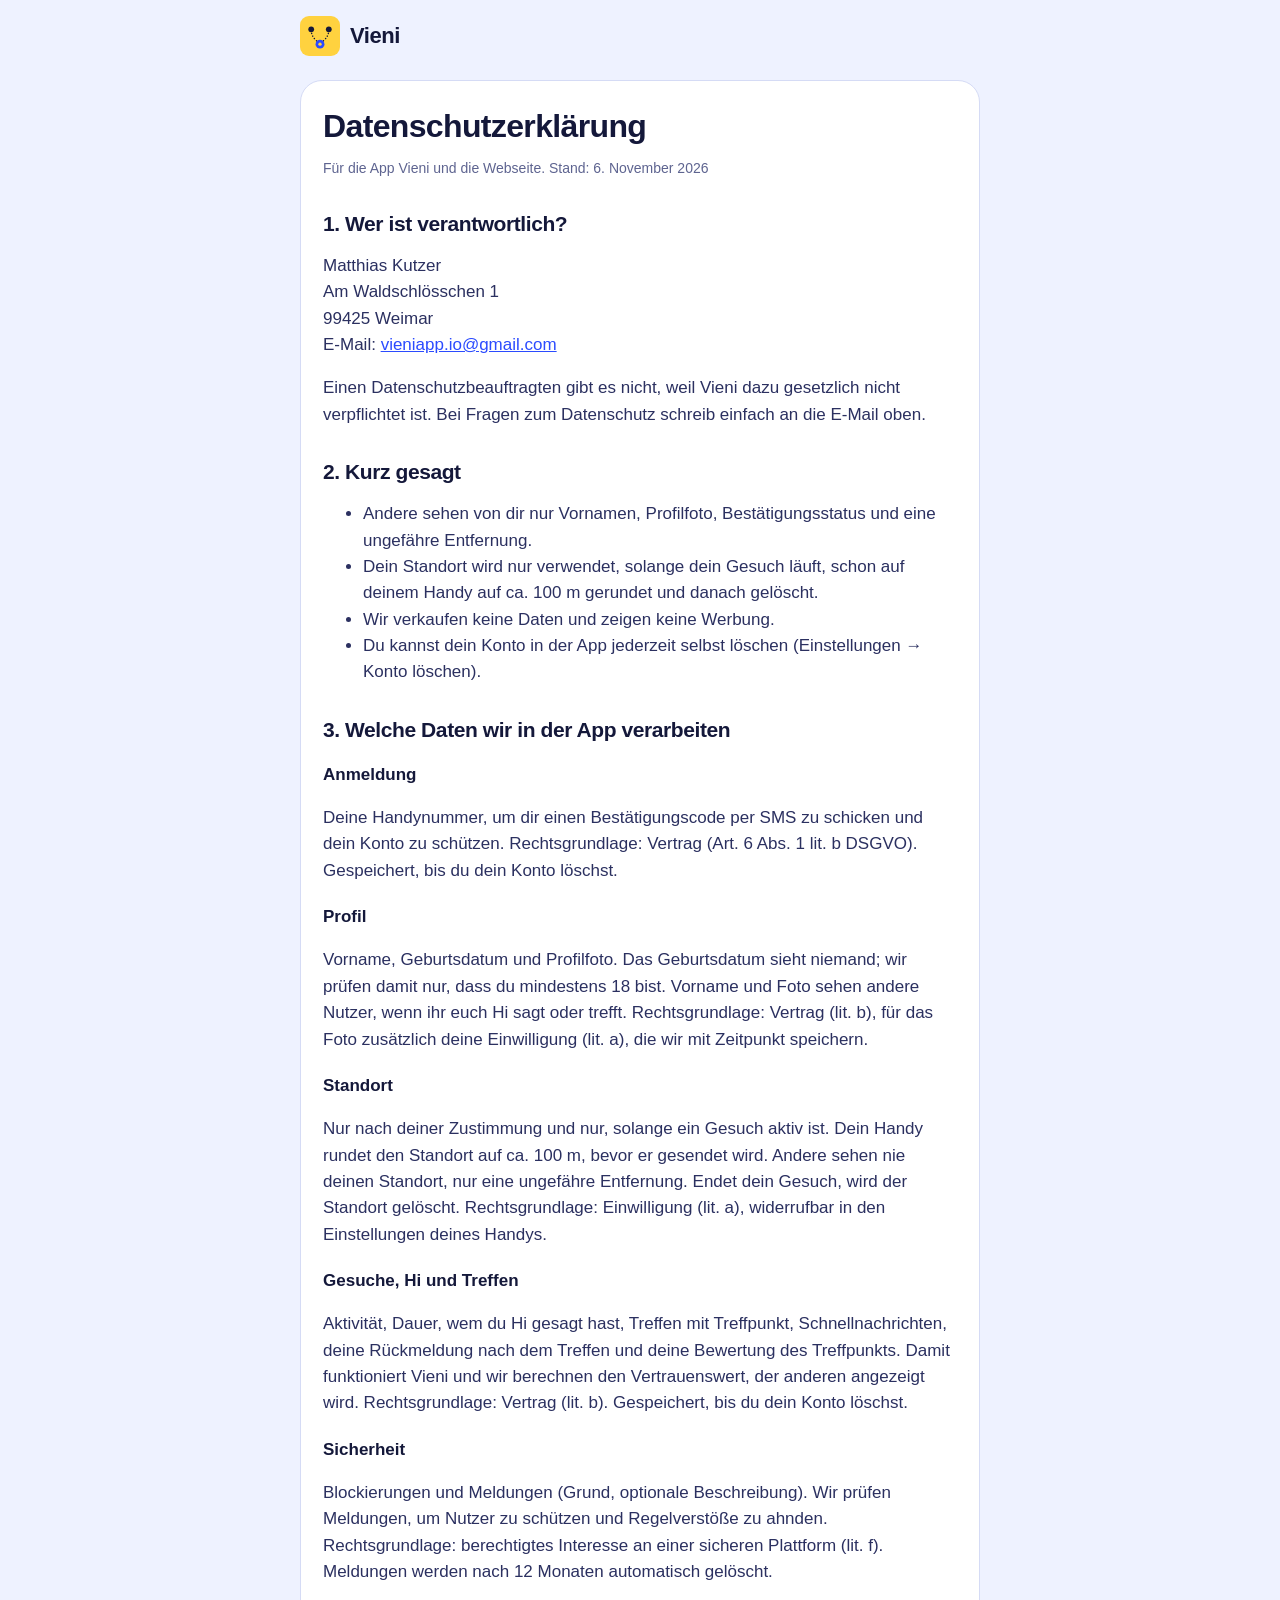
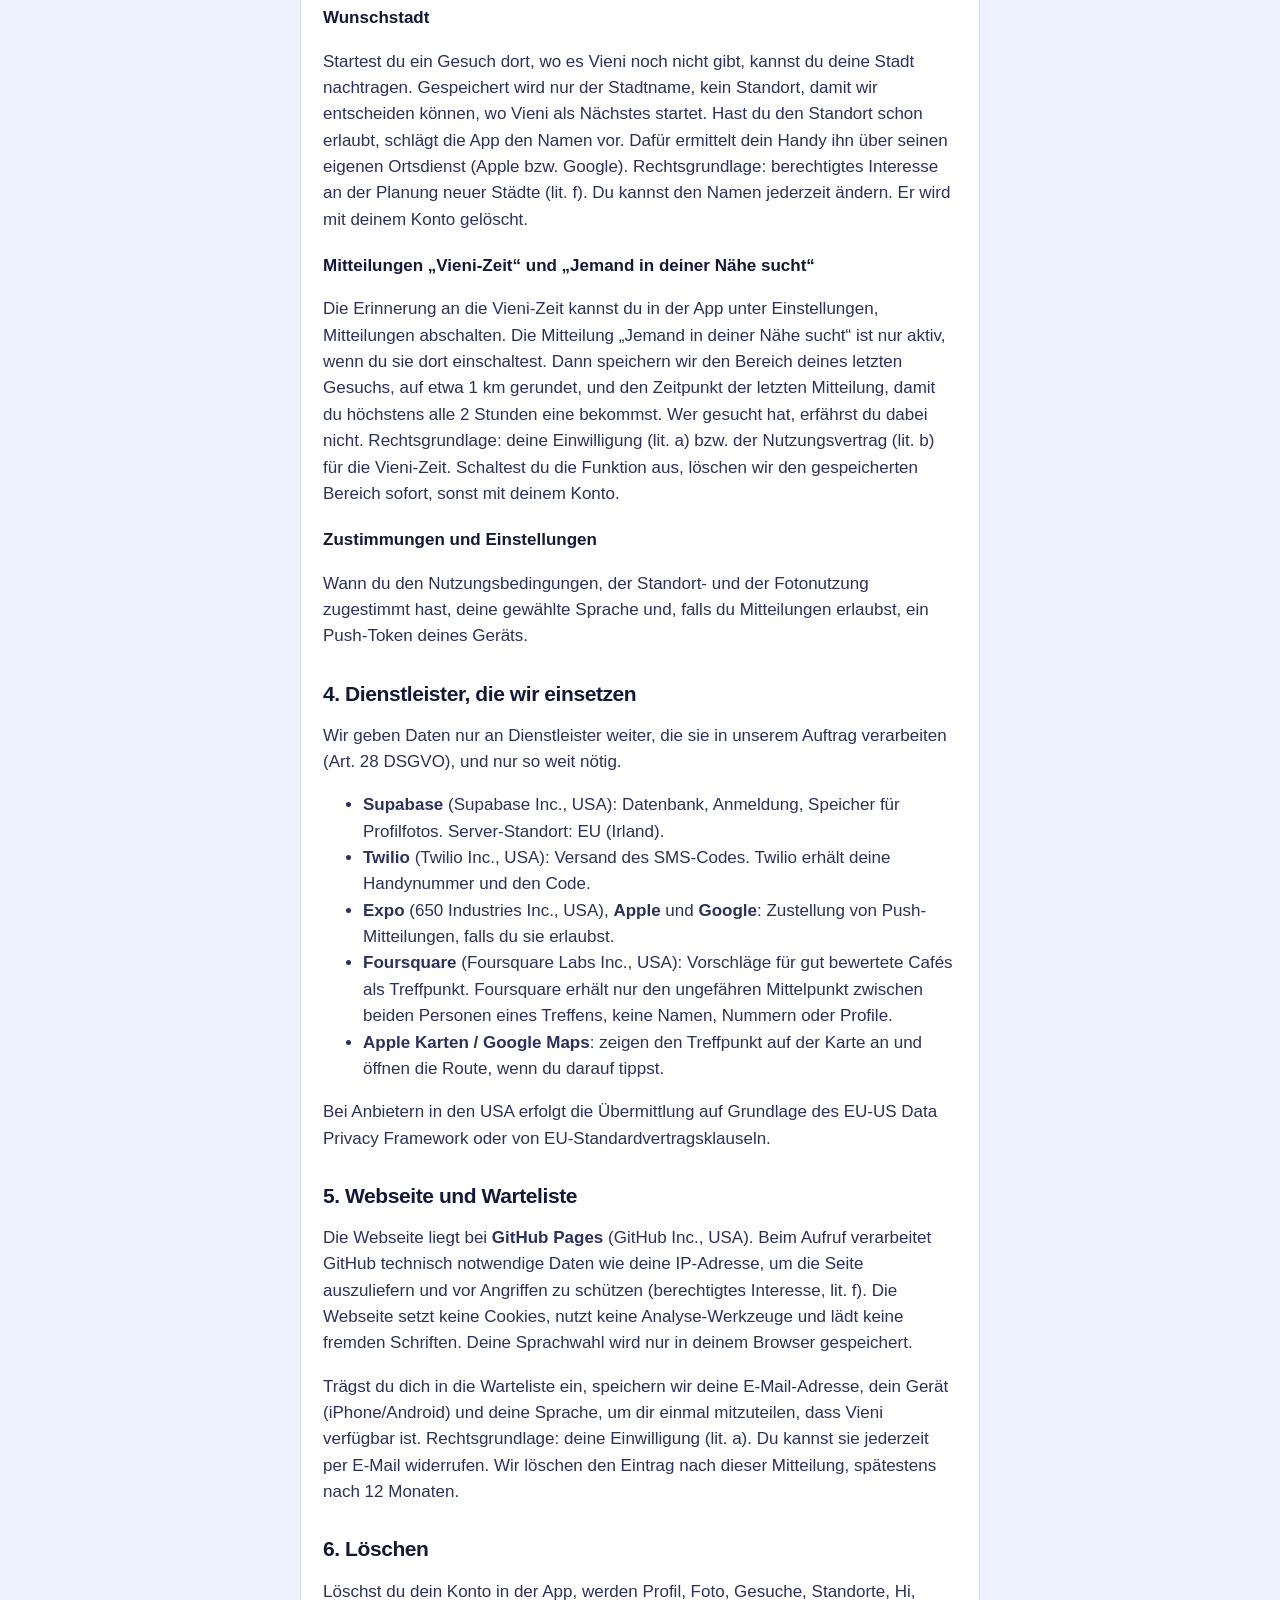
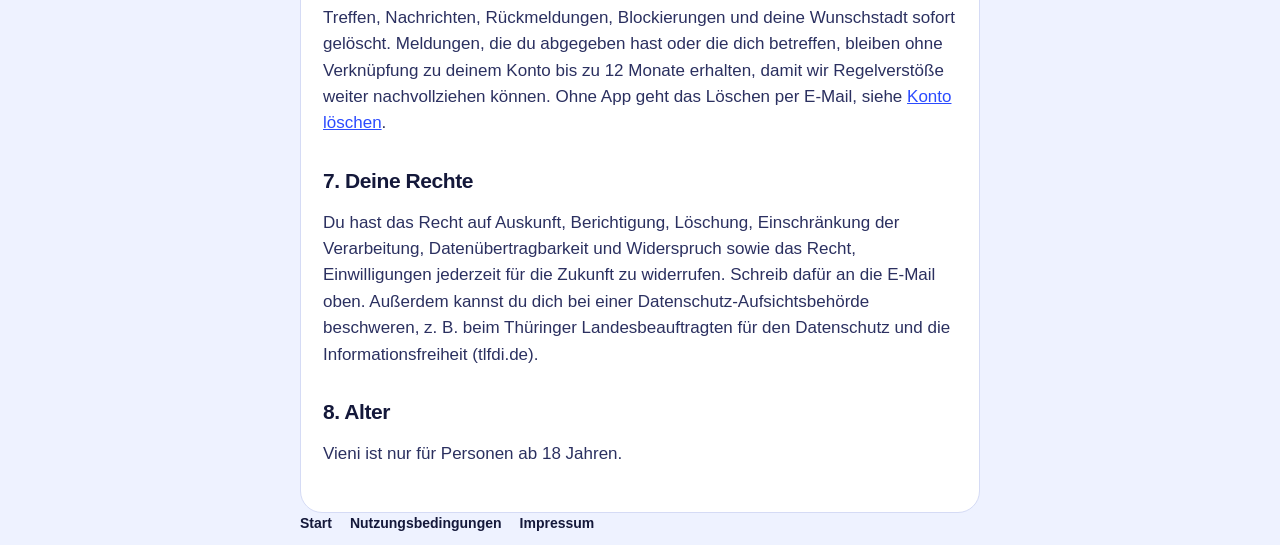
==== commit 1a4c1138: "Datenschutz: Mitteilungen Vieni-Zeit und In der Nähe Co-Authored-By: Claude Opus 5.5 <noreply@anthro" ====
--- a/datenschutz.html
+++ b/datenschutz.html
@@ -13,7 +13,7 @@
     <div class="top"><a class="brand" href="./"><img src="icon.svg" alt="" width="40" height="40">Vieni</a></div>
     <article class="legal">
       <h1>Datenschutzerklärung</h1>
-      <p class="meta">Für die App Vieni und die Webseite. Stand: 5. November 2026</p>
+      <p class="meta">Für die App Vieni und die Webseite. Stand: 6. November 2026</p>
 
       <h2>1. Wer ist verantwortlich?</h2>
       <p>Matthias Kutzer<br>Am Waldschlösschen 1<br>99425 Weimar<br>E-Mail: <a href="mailto:vieniapp.io@gmail.com">vieniapp.io@gmail.com</a></p>
@@ -40,6 +40,8 @@
       <p>Blockierungen und Meldungen (Grund, optionale Beschreibung). Wir prüfen Meldungen, um Nutzer zu schützen und Regelverstöße zu ahnden. Rechtsgrundlage: berechtigtes Interesse an einer sicheren Plattform (lit. f). Meldungen werden nach 12 Monaten automatisch gelöscht.</p>
       <h3>Wunschstadt</h3>
       <p>Startest du ein Gesuch dort, wo es Vieni noch nicht gibt, kannst du deine Stadt nachtragen. Gespeichert wird nur der Stadtname, kein Standort, damit wir entscheiden können, wo Vieni als Nächstes startet. Hast du den Standort schon erlaubt, schlägt die App den Namen vor. Dafür ermittelt dein Handy ihn über seinen eigenen Ortsdienst (Apple bzw. Google). Rechtsgrundlage: berechtigtes Interesse an der Planung neuer Städte (lit. f). Du kannst den Namen jederzeit ändern. Er wird mit deinem Konto gelöscht.</p>
+      <h3>Mitteilungen „Vieni-Zeit“ und „Jemand in deiner Nähe sucht“</h3>
+      <p>Die Erinnerung an die Vieni-Zeit kannst du in der App unter Einstellungen, Mitteilungen abschalten. Die Mitteilung „Jemand in deiner Nähe sucht“ ist nur aktiv, wenn du sie dort einschaltest. Dann speichern wir den Bereich deines letzten Gesuchs, auf etwa 1 km gerundet, und den Zeitpunkt der letzten Mitteilung, damit du höchstens alle 2 Stunden eine bekommst. Wer gesucht hat, erfährst du dabei nicht. Rechtsgrundlage: deine Einwilligung (lit. a) bzw. der Nutzungsvertrag (lit. b) für die Vieni-Zeit. Schaltest du die Funktion aus, löschen wir den gespeicherten Bereich sofort, sonst mit deinem Konto.</p>
       <h3>Zustimmungen und Einstellungen</h3>
       <p>Wann du den Nutzungsbedingungen, der Standort- und der Fotonutzung zugestimmt hast, deine gewählte Sprache und, falls du Mitteilungen erlaubst, ein Push-Token deines Geräts.</p>
 
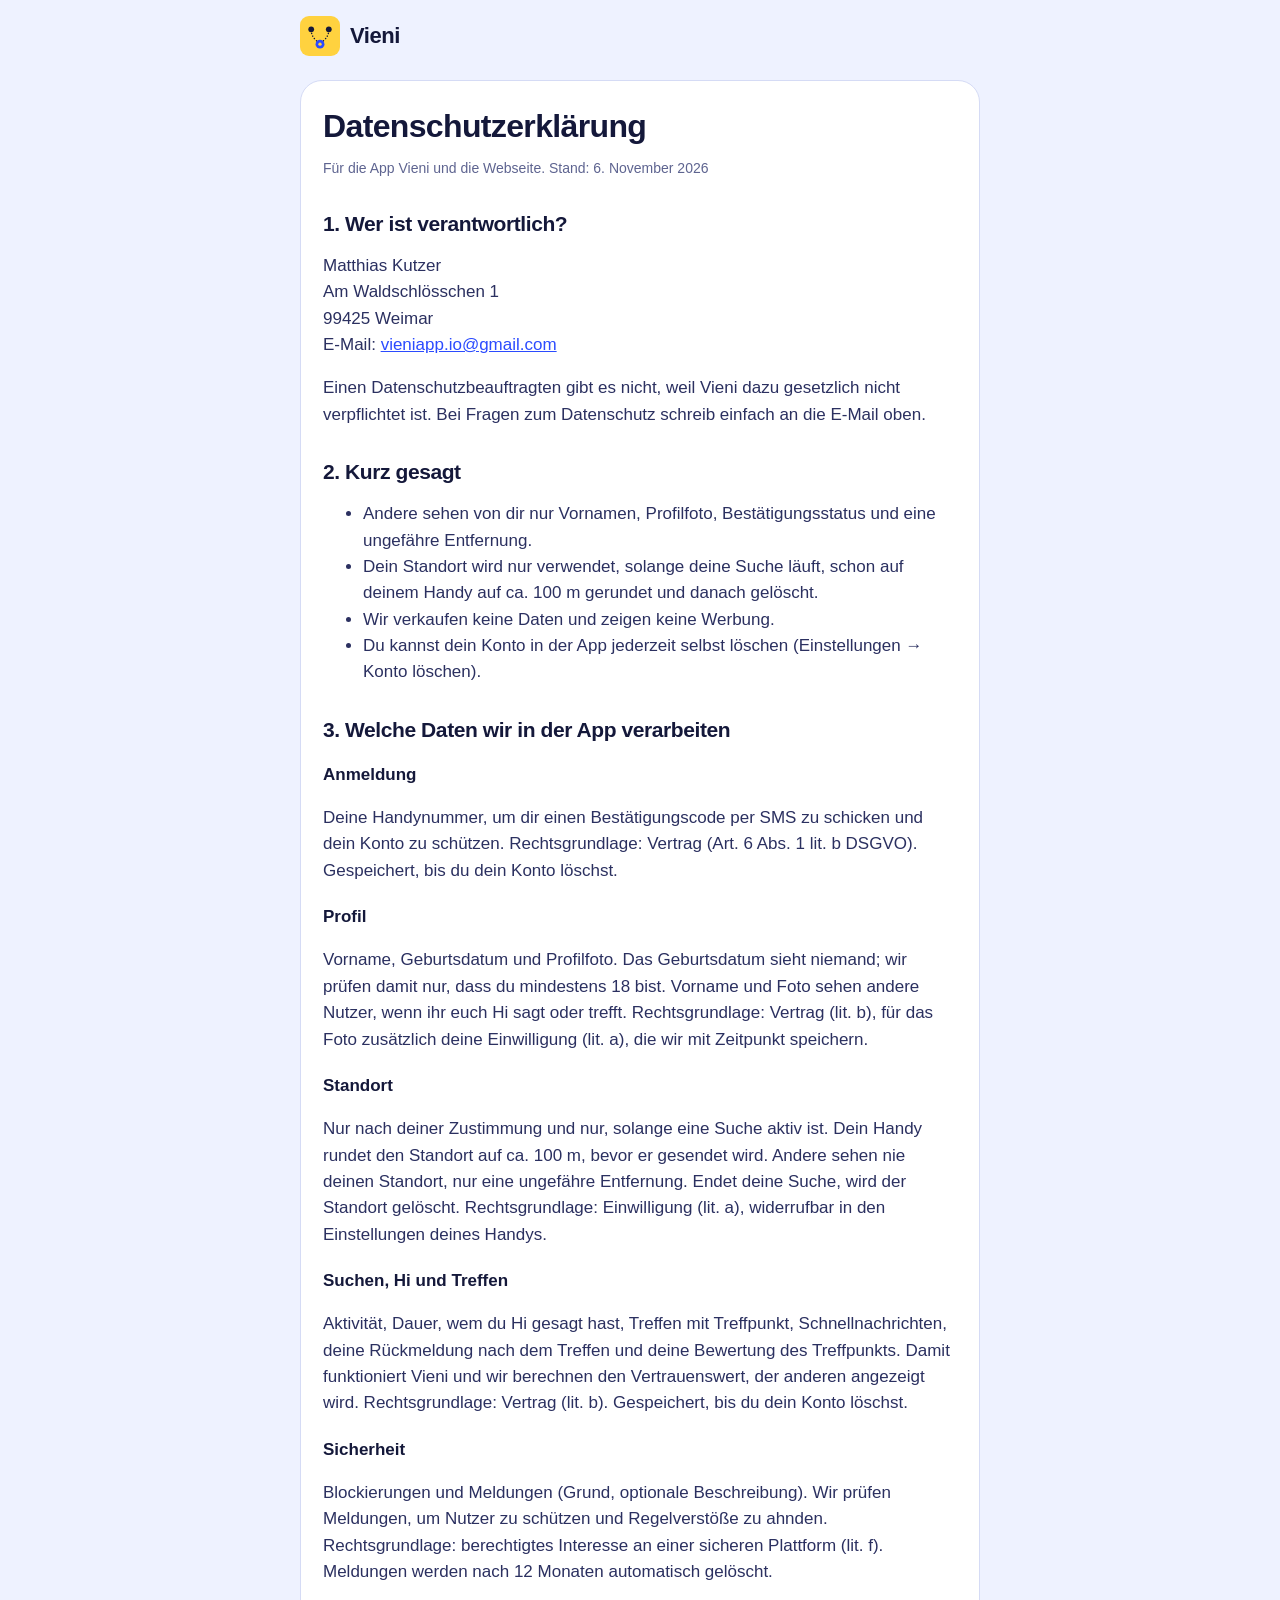
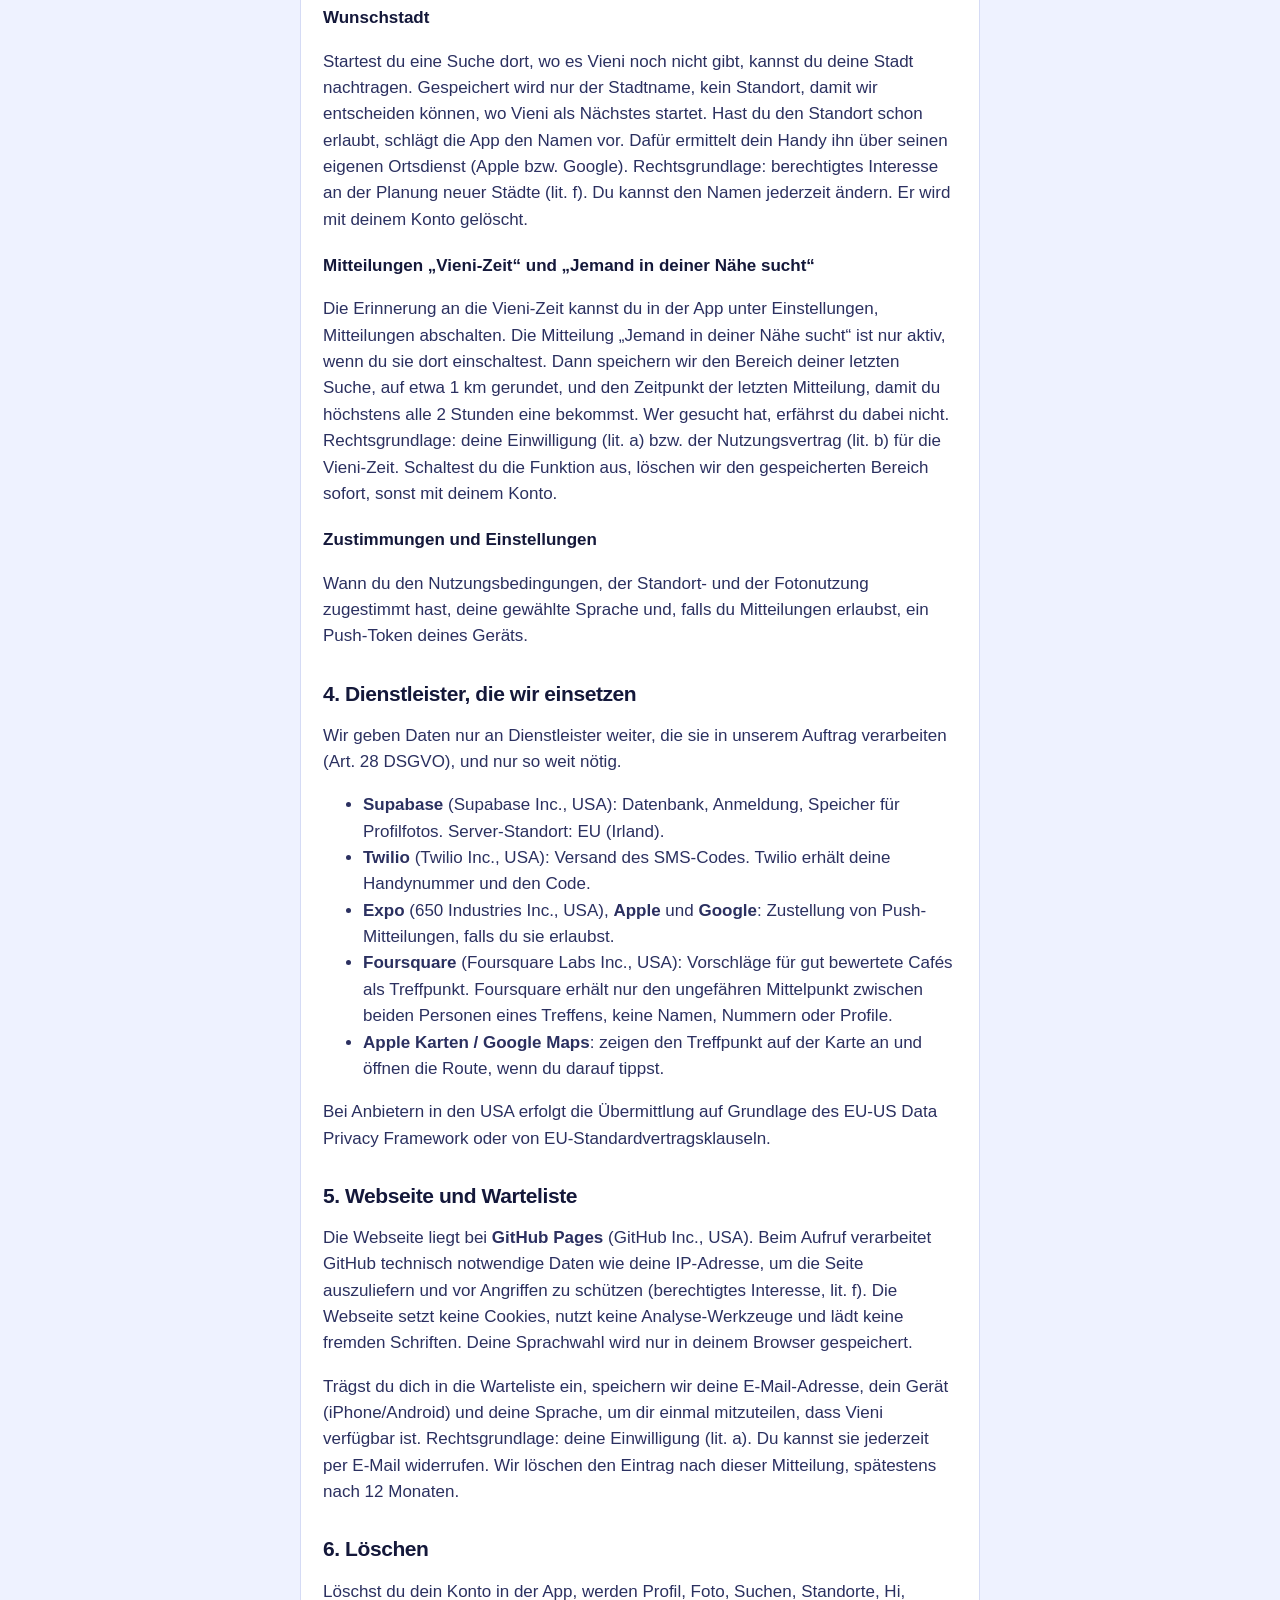
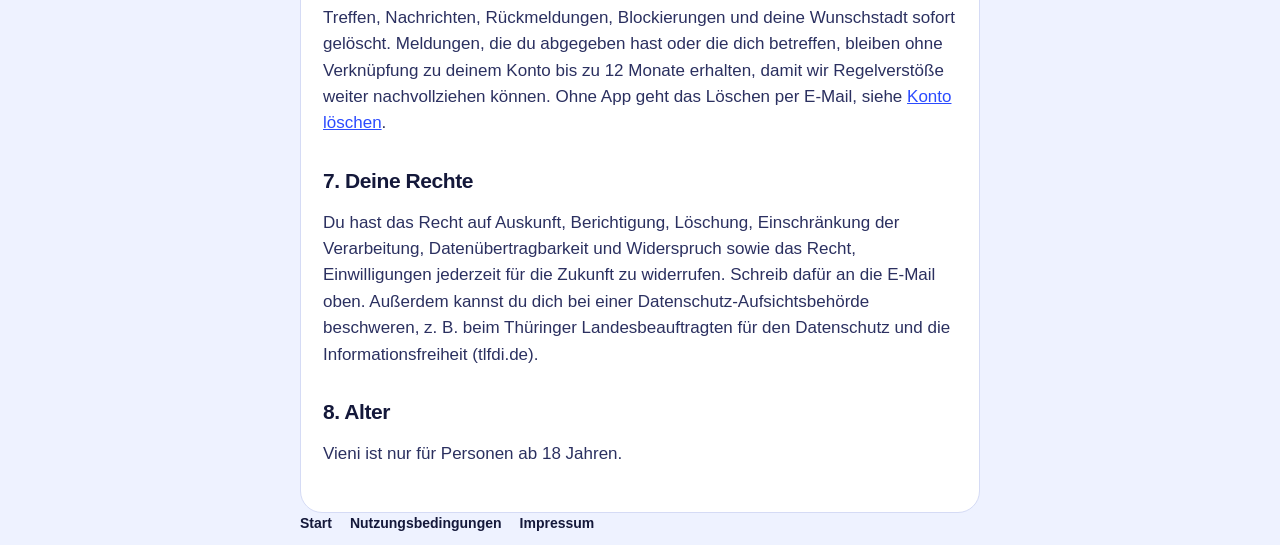
==== commit bd7e03de: "Wording: Suche statt Gesuch Co-Authored-By: Claude Opus 5.5 <noreply@anthropic.com> Claude-Session: " ====
--- a/datenschutz.html
+++ b/datenschutz.html
@@ -22,7 +22,7 @@
       <h2>2. Kurz gesagt</h2>
       <ul>
         <li>Andere sehen von dir nur Vornamen, Profilfoto, Bestätigungsstatus und eine ungefähre Entfernung.</li>
-        <li>Dein Standort wird nur verwendet, solange dein Gesuch läuft, schon auf deinem Handy auf ca. 100 m gerundet und danach gelöscht.</li>
+        <li>Dein Standort wird nur verwendet, solange deine Suche läuft, schon auf deinem Handy auf ca. 100 m gerundet und danach gelöscht.</li>
         <li>Wir verkaufen keine Daten und zeigen keine Werbung.</li>
         <li>Du kannst dein Konto in der App jederzeit selbst löschen (Einstellungen → Konto löschen).</li>
       </ul>
@@ -33,15 +33,15 @@
       <h3>Profil</h3>
       <p>Vorname, Geburtsdatum und Profilfoto. Das Geburtsdatum sieht niemand; wir prüfen damit nur, dass du mindestens 18 bist. Vorname und Foto sehen andere Nutzer, wenn ihr euch Hi sagt oder trefft. Rechtsgrundlage: Vertrag (lit. b), für das Foto zusätzlich deine Einwilligung (lit. a), die wir mit Zeitpunkt speichern.</p>
       <h3>Standort</h3>
-      <p>Nur nach deiner Zustimmung und nur, solange ein Gesuch aktiv ist. Dein Handy rundet den Standort auf ca. 100 m, bevor er gesendet wird. Andere sehen nie deinen Standort, nur eine ungefähre Entfernung. Endet dein Gesuch, wird der Standort gelöscht. Rechtsgrundlage: Einwilligung (lit. a), widerrufbar in den Einstellungen deines Handys.</p>
-      <h3>Gesuche, Hi und Treffen</h3>
+      <p>Nur nach deiner Zustimmung und nur, solange eine Suche aktiv ist. Dein Handy rundet den Standort auf ca. 100 m, bevor er gesendet wird. Andere sehen nie deinen Standort, nur eine ungefähre Entfernung. Endet deine Suche, wird der Standort gelöscht. Rechtsgrundlage: Einwilligung (lit. a), widerrufbar in den Einstellungen deines Handys.</p>
+      <h3>Suchen, Hi und Treffen</h3>
       <p>Aktivität, Dauer, wem du Hi gesagt hast, Treffen mit Treffpunkt, Schnellnachrichten, deine Rückmeldung nach dem Treffen und deine Bewertung des Treffpunkts. Damit funktioniert Vieni und wir berechnen den Vertrauenswert, der anderen angezeigt wird. Rechtsgrundlage: Vertrag (lit. b). Gespeichert, bis du dein Konto löschst.</p>
       <h3>Sicherheit</h3>
       <p>Blockierungen und Meldungen (Grund, optionale Beschreibung). Wir prüfen Meldungen, um Nutzer zu schützen und Regelverstöße zu ahnden. Rechtsgrundlage: berechtigtes Interesse an einer sicheren Plattform (lit. f). Meldungen werden nach 12 Monaten automatisch gelöscht.</p>
       <h3>Wunschstadt</h3>
-      <p>Startest du ein Gesuch dort, wo es Vieni noch nicht gibt, kannst du deine Stadt nachtragen. Gespeichert wird nur der Stadtname, kein Standort, damit wir entscheiden können, wo Vieni als Nächstes startet. Hast du den Standort schon erlaubt, schlägt die App den Namen vor. Dafür ermittelt dein Handy ihn über seinen eigenen Ortsdienst (Apple bzw. Google). Rechtsgrundlage: berechtigtes Interesse an der Planung neuer Städte (lit. f). Du kannst den Namen jederzeit ändern. Er wird mit deinem Konto gelöscht.</p>
+      <p>Startest du eine Suche dort, wo es Vieni noch nicht gibt, kannst du deine Stadt nachtragen. Gespeichert wird nur der Stadtname, kein Standort, damit wir entscheiden können, wo Vieni als Nächstes startet. Hast du den Standort schon erlaubt, schlägt die App den Namen vor. Dafür ermittelt dein Handy ihn über seinen eigenen Ortsdienst (Apple bzw. Google). Rechtsgrundlage: berechtigtes Interesse an der Planung neuer Städte (lit. f). Du kannst den Namen jederzeit ändern. Er wird mit deinem Konto gelöscht.</p>
       <h3>Mitteilungen „Vieni-Zeit“ und „Jemand in deiner Nähe sucht“</h3>
-      <p>Die Erinnerung an die Vieni-Zeit kannst du in der App unter Einstellungen, Mitteilungen abschalten. Die Mitteilung „Jemand in deiner Nähe sucht“ ist nur aktiv, wenn du sie dort einschaltest. Dann speichern wir den Bereich deines letzten Gesuchs, auf etwa 1 km gerundet, und den Zeitpunkt der letzten Mitteilung, damit du höchstens alle 2 Stunden eine bekommst. Wer gesucht hat, erfährst du dabei nicht. Rechtsgrundlage: deine Einwilligung (lit. a) bzw. der Nutzungsvertrag (lit. b) für die Vieni-Zeit. Schaltest du die Funktion aus, löschen wir den gespeicherten Bereich sofort, sonst mit deinem Konto.</p>
+      <p>Die Erinnerung an die Vieni-Zeit kannst du in der App unter Einstellungen, Mitteilungen abschalten. Die Mitteilung „Jemand in deiner Nähe sucht“ ist nur aktiv, wenn du sie dort einschaltest. Dann speichern wir den Bereich deiner letzten Suche, auf etwa 1 km gerundet, und den Zeitpunkt der letzten Mitteilung, damit du höchstens alle 2 Stunden eine bekommst. Wer gesucht hat, erfährst du dabei nicht. Rechtsgrundlage: deine Einwilligung (lit. a) bzw. der Nutzungsvertrag (lit. b) für die Vieni-Zeit. Schaltest du die Funktion aus, löschen wir den gespeicherten Bereich sofort, sonst mit deinem Konto.</p>
       <h3>Zustimmungen und Einstellungen</h3>
       <p>Wann du den Nutzungsbedingungen, der Standort- und der Fotonutzung zugestimmt hast, deine gewählte Sprache und, falls du Mitteilungen erlaubst, ein Push-Token deines Geräts.</p>
 
@@ -61,7 +61,7 @@
       <p>Trägst du dich in die Warteliste ein, speichern wir deine E-Mail-Adresse, dein Gerät (iPhone/Android) und deine Sprache, um dir einmal mitzuteilen, dass Vieni verfügbar ist. Rechtsgrundlage: deine Einwilligung (lit. a). Du kannst sie jederzeit per E-Mail widerrufen. Wir löschen den Eintrag nach dieser Mitteilung, spätestens nach 12 Monaten.</p>
 
       <h2>6. Löschen</h2>
-      <p>Löschst du dein Konto in der App, werden Profil, Foto, Gesuche, Standorte, Hi, Treffen, Nachrichten, Rückmeldungen, Blockierungen und deine Wunschstadt sofort gelöscht. Meldungen, die du abgegeben hast oder die dich betreffen, bleiben ohne Verknüpfung zu deinem Konto bis zu 12 Monate erhalten, damit wir Regelverstöße weiter nachvollziehen können. Ohne App geht das Löschen per E-Mail, siehe <a href="konto-loeschen.html">Konto löschen</a>.</p>
+      <p>Löschst du dein Konto in der App, werden Profil, Foto, Suchen, Standorte, Hi, Treffen, Nachrichten, Rückmeldungen, Blockierungen und deine Wunschstadt sofort gelöscht. Meldungen, die du abgegeben hast oder die dich betreffen, bleiben ohne Verknüpfung zu deinem Konto bis zu 12 Monate erhalten, damit wir Regelverstöße weiter nachvollziehen können. Ohne App geht das Löschen per E-Mail, siehe <a href="konto-loeschen.html">Konto löschen</a>.</p>
 
       <h2>7. Deine Rechte</h2>
       <p>Du hast das Recht auf Auskunft, Berichtigung, Löschung, Einschränkung der Verarbeitung, Datenübertragbarkeit und Widerspruch sowie das Recht, Einwilligungen jederzeit für die Zukunft zu widerrufen. Schreib dafür an die E-Mail oben. Außerdem kannst du dich bei einer Datenschutz-Aufsichtsbehörde beschweren, z. B. beim Thüringer Landesbeauftragten für den Datenschutz und die Informationsfreiheit (tlfdi.de).</p>
